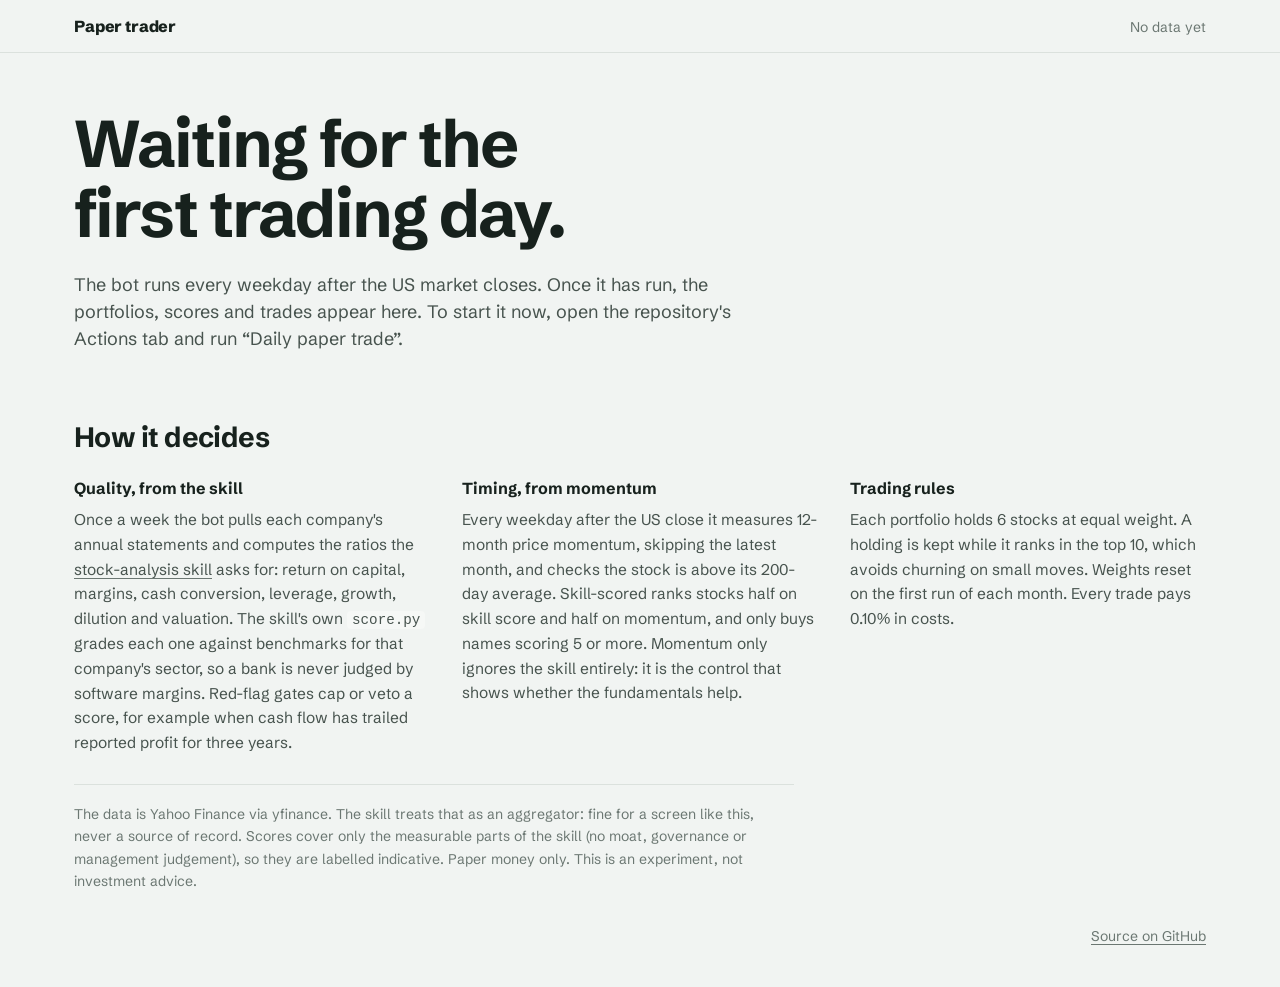
==== docs/index.html @ 5225db73 "Daily paper trader built on the stock-analysis skill Co-Authored-By: Claude Opus 5.5 <noreply@anthro" ====
<!DOCTYPE html>
<html lang="en">
<head>
<meta charset="utf-8">
<meta name="viewport" content="width=device-width, initial-scale=1">
<title>Paper trader: skill-scored vs momentum vs S&amp;P 500</title>
<meta name="description" content="A daily paper-trading experiment: does the stock-analysis skill's fundamental scoring beat plain momentum and the S&P 500?">
<link rel="preconnect" href="https://fonts.googleapis.com">
<link rel="preconnect" href="https://fonts.gstatic.com" crossorigin>
<link href="https://fonts.googleapis.com/css2?family=Schibsted+Grotesk:ital,wght@0,400..900;1,400..700&display=swap" rel="stylesheet">
<link rel="stylesheet" href="style.css">
<link rel="icon" href="data:image/svg+xml,%3Csvg xmlns='http://www.w3.org/2000/svg' viewBox='0 0 32 32'%3E%3Crect width='32' height='32' rx='7' fill='%2317211d'/%3E%3Cpath d='M6 22l6-7 5 4 9-11' stroke='%233987e5' stroke-width='3.2' fill='none' stroke-linecap='round' stroke-linejoin='round'/%3E%3C/svg%3E">
</head>
<body>
<a class="skip" href="#main">Skip to content</a>

<header class="topbar">
  <div class="wrap topbar-inner">
    <span class="wordmark">Paper trader</span>
    <span class="stamp" id="stamp">Loading…</span>
  </div>
</header>

<main id="main" class="wrap">
  <div id="banner" class="banner" hidden></div>

  <section class="hero" aria-labelledby="verdict">
    <h1 id="verdict" class="verdict">Waiting for the first trading day.</h1>
    <p class="lede" id="lede">Three portfolios started with $10,000 each. One picks stocks using the stock-analysis skill's fundamental scores plus momentum, one uses momentum alone, and one just holds the S&amp;P 500.</p>
  </section>

  <section aria-label="Portfolio comparison" class="race">
    <table class="race-table" id="race">
      <thead>
        <tr>
          <th scope="col">Portfolio</th>
          <th scope="col" class="num">Value</th>
          <th scope="col" class="num">Total return</th>
          <th scope="col" class="num">Today</th>
          <th scope="col" class="num hide-sm">Worst drop</th>
          <th scope="col" class="num hide-sm">Volatility</th>
          <th scope="col" class="num hide-sm" title="Return per unit of risk, annualised. Needs 20+ days.">Sharpe</th>
        </tr>
      </thead>
      <tbody></tbody>
    </table>
  </section>

  <section class="panel chart-panel" aria-labelledby="chart-title">
    <div class="panel-head">
      <h2 id="chart-title">Value of $10,000</h2>
      <div class="seg" role="group" aria-label="Time range" id="ranges">
        <button type="button" data-range="21">1M</button>
        <button type="button" data-range="63">3M</button>
        <button type="button" data-range="126">6M</button>
        <button type="button" data-range="0" aria-pressed="true">All</button>
      </div>
    </div>
    <div class="legend" id="legend"></div>
    <div class="chart" id="chart" role="img" aria-label="Portfolio value over time"></div>
    <div class="tooltip" id="tip" role="status" aria-live="polite" hidden></div>
    <details class="table-view">
      <summary>Show as table</summary>
      <div class="scroll"><table id="equity-table"></table></div>
    </details>
  </section>

  <div class="split">
    <section class="panel" aria-labelledby="hold-title">
      <div class="panel-head">
        <h2 id="hold-title">Holdings</h2>
        <div class="seg" role="group" aria-label="Portfolio" id="hold-tabs">
          <button type="button" data-sid="skill" aria-pressed="true">Skill-scored</button>
          <button type="button" data-sid="momentum">Momentum</button>
        </div>
      </div>
      <div class="scroll"><table class="grid" id="holdings"></table></div>
      <p class="foot" id="cash-line"></p>
    </section>

    <section class="panel" aria-labelledby="today-title">
      <div class="panel-head"><h2 id="today-title">What happened today</h2></div>
      <ul class="events" id="today"></ul>
    </section>
  </div>

  <section class="panel" aria-labelledby="board-title">
    <div class="panel-head">
      <div>
        <h2 id="board-title">Scoreboard</h2>
        <p class="sub">Every stock the bot watches, scored against its own sector by the skill. Open a row to see why.</p>
      </div>
      <label class="search"><span class="vh">Filter stocks</span>
        <input type="search" id="filter" placeholder="Filter by ticker, name or sector">
      </label>
    </div>
    <div class="scroll"><table class="grid board" id="board"></table></div>
  </section>

  <section class="panel" aria-labelledby="log-title">
    <div class="panel-head">
      <h2 id="log-title">Trade log</h2>
      <div class="seg" role="group" aria-label="Show trades for" id="log-tabs">
        <button type="button" data-sid="all" aria-pressed="true">Both</button>
        <button type="button" data-sid="Skill-scored">Skill-scored</button>
        <button type="button" data-sid="Momentum only">Momentum</button>
      </div>
    </div>
    <div class="scroll"><table class="grid" id="log"></table></div>
    <button type="button" class="more" id="log-more" hidden>Show more trades</button>
  </section>

  <section class="method" aria-labelledby="how-title">
    <h2 id="how-title">How it decides</h2>
    <div class="method-cols">
      <div>
        <h3>Quality, from the skill</h3>
        <p>Once a week the bot pulls each company's annual statements and computes the ratios the <a id="skill-link" href="https://github.com/alirezarezvani/claude-skills/tree/main/finance/skills/stock-analysis">stock-analysis skill</a> asks for: return on capital, margins, cash conversion, leverage, growth, dilution and valuation. The skill's own <code>score.py</code> grades each one against benchmarks for that company's sector, so a bank is never judged by software margins. Red-flag gates cap or veto a score, for example when cash flow has trailed reported profit for three years.</p>
      </div>
      <div>
        <h3>Timing, from momentum</h3>
        <p>Every weekday after the US close it measures 12-month price momentum, skipping the latest month, and checks the stock is above its 200-day average. Skill-scored ranks stocks half on skill score and half on momentum, and only buys names scoring 5 or more. Momentum only ignores the skill entirely: it is the control that shows whether the fundamentals help.</p>
      </div>
      <div>
        <h3>Trading rules</h3>
        <p id="rules">Each portfolio holds 6 stocks at equal weight. A holding is kept while it ranks in the top 10, which avoids churning on small moves. Weights reset on the first run of each month. Every trade pays 0.10% in costs.</p>
      </div>
    </div>
    <p class="caveat">The data is Yahoo Finance via yfinance. The skill treats that as an aggregator: fine for a screen like this, never a source of record. Scores cover only the measurable parts of the skill (no moat, governance or management judgement), so they are labelled indicative. Paper money only. This is an experiment, not investment advice.</p>
  </section>
</main>

<footer class="wrap footer">
  <span id="gen"></span>
  <a href="https://github.com/gustavwrisberg/stock-trader">Source on GitHub</a>
</footer>

<script src="app.js"></script>
</body>
</html>
---- docs/style.css ----
:root {
  color-scheme: light;
  --bg: #f1f4f2;
  --panel: #ffffff;
  --ink: #17211d;
  --ink-2: #47534e;
  --muted: #6b7772;
  --rule: #dbe1dd;
  --rule-soft: #e9ede9;
  --wash: #f6f8f6;
  --skill: #2a78d6;
  --momentum: #eb6834;
  --spy: #8a938f;
  --gain: #006300;
  --loss: #c22f2f;
  --warn-bg: #fff4dc;
  --warn-ink: #6b4a00;
  --focus: #2a78d6;
  --radius-lg: 14px;
  --radius-sm: 6px;
  --font: "Schibsted Grotesk", system-ui, -apple-system, "Segoe UI", sans-serif;
}
@media (prefers-color-scheme: dark) {
  :root {
    color-scheme: dark;
    --bg: #121915;
    --panel: #1a221e;
    --ink: #eef2ef;
    --ink-2: #c3ccc7;
    --muted: #94a19b;
    --rule: #2e3833;
    --rule-soft: #252e2a;
    --wash: #202924;
    --skill: #3987e5;
    --momentum: #d95926;
    --spy: #9aa39f;
    --gain: #3fbf5a;
    --loss: #ef7272;
    --warn-bg: #3a2f12;
    --warn-ink: #f5d58a;
    --focus: #6da7ec;
  }
}

* { box-sizing: border-box; }
html { -webkit-text-size-adjust: 100%; }
body {
  margin: 0;
  background: var(--bg);
  color: var(--ink);
  font: 400 16px/1.5 var(--font);
}
.num, .tooltip b, .cats, .score b { font-variant-numeric: tabular-nums; }
.nowrap { white-space: nowrap; }
.name { white-space: nowrap; }
a { color: inherit; text-decoration-color: var(--muted); text-underline-offset: 3px; }
a:hover { text-decoration-color: currentColor; }
code { font-size: .92em; background: var(--wash); padding: 1px 5px; border-radius: 4px; }
:focus-visible { outline: 2px solid var(--focus); outline-offset: 2px; border-radius: 4px; }
.vh { position: absolute; width: 1px; height: 1px; overflow: hidden; clip: rect(0 0 0 0); }
.skip { position: absolute; left: -999px; top: 8px; background: var(--panel); padding: 8px 12px; z-index: 10; }
.skip:focus { left: 8px; }

.wrap { max-width: 1180px; margin: 0 auto; padding: 0 24px; }

/* top bar */
.topbar { border-bottom: 1px solid var(--rule); }
.topbar-inner { display: flex; justify-content: space-between; align-items: baseline; gap: 16px; padding-top: 14px; padding-bottom: 14px; }
.wordmark { font-weight: 800; letter-spacing: -.01em; }
.stamp { color: var(--muted); font-size: 14px; text-align: right; }
.stamp .live { display: inline-block; width: 8px; height: 8px; border-radius: 50%; background: var(--gain); margin-right: 6px; vertical-align: 1px; }

.banner { margin: 20px 0 0; padding: 12px 16px; border-radius: var(--radius-sm); background: var(--warn-bg); color: var(--warn-ink); font-size: 15px; }

/* hero: the verdict sentence is the one loud thing on the page */
.hero { padding: 56px 0 28px; }
.verdict {
  font-size: clamp(34px, 5.4vw, 66px);
  line-height: 1.06;
  font-weight: 700;
  letter-spacing: -.028em;
  margin: 0;
  max-width: 19ch;
  text-wrap: balance;
}
.verdict .who { text-decoration: underline; text-decoration-thickness: .085em; text-underline-offset: .12em; text-decoration-skip-ink: none; }
.verdict .who.skill { text-decoration-color: var(--skill); }
.verdict .who.momentum { text-decoration-color: var(--momentum); }
.verdict .who.spy { text-decoration-color: var(--spy); text-decoration-style: dashed; }
.lede { color: var(--ink-2); font-size: 18px; max-width: 62ch; margin: 22px 0 0; }

/* race table */
.race { margin: 8px 0 28px; }
.race-table { width: 100%; border-collapse: collapse; }
.race-table th { font-size: 13px; font-weight: 500; color: var(--muted); text-align: left; padding: 0 12px 8px 0; }
.race-table td { padding: 14px 12px 14px 0; border-top: 1px solid var(--rule); font-size: 17px; }
.race-table td:first-child { font-weight: 600; }
.race-table .key { display: inline-block; width: 22px; height: 0; border-top: 3px solid; vertical-align: middle; margin-right: 10px; border-radius: 2px; }
.race-table .key.spy { border-top-style: dashed; }
.race-table .big { font-size: 22px; font-weight: 650; letter-spacing: -.01em; }
.race-table .lead-badge { margin-left: 8px; font-size: 12px; font-weight: 600; padding: 2px 8px; border-radius: 999px; background: var(--wash); color: var(--ink-2); border: 1px solid var(--rule); vertical-align: 2px; }
.num { text-align: right !important; }
.race-table th.num, .race-table td.num, .grid th.num, .grid td.num, .table-view th.num, .table-view td.num { padding-left: 18px; padding-right: 0; }
.grid td.num + td, .grid th.num + th { padding-left: 24px; }
.up { color: var(--gain); }
.down { color: var(--loss); }

/* panels */
.panel { background: var(--panel); border: 1px solid var(--rule); border-radius: var(--radius-lg); padding: 22px 24px 20px; margin: 0 0 20px; position: relative; }
.panel-head { display: flex; justify-content: space-between; align-items: flex-start; gap: 16px; flex-wrap: wrap; margin-bottom: 14px; }
h2 { font-size: 21px; font-weight: 700; letter-spacing: -.01em; margin: 0; }
h3 { font-size: 16px; font-weight: 700; margin: 0 0 8px; }
.sub { color: var(--muted); margin: 4px 0 0; font-size: 15px; max-width: 60ch; }
.foot { color: var(--muted); font-size: 14px; margin: 12px 0 0; }

.seg { display: inline-flex; background: var(--wash); border: 1px solid var(--rule); border-radius: 999px; padding: 3px; }
.seg button { font: 500 14px var(--font); color: var(--ink-2); background: none; border: 0; border-radius: 999px; padding: 5px 12px; cursor: pointer; }
.seg button[aria-pressed="true"] { background: var(--panel); color: var(--ink); font-weight: 650; box-shadow: 0 0 0 1px var(--rule); }

/* chart */
.legend { display: flex; gap: 20px; flex-wrap: wrap; font-size: 14px; color: var(--ink-2); margin: -4px 0 6px; }
.legend span::before { content: ""; display: inline-block; width: 18px; border-top: 2px solid var(--c); margin-right: 8px; vertical-align: middle; }
.legend span.dash::before { border-top-style: dashed; }
.chart { height: 340px; position: relative; touch-action: pan-y; }
.chart svg { display: block; width: 100%; height: 100%; overflow: visible; }
.chart .grid-line { stroke: var(--rule-soft); stroke-width: 1; }
.chart .axis-text { fill: var(--muted); font-size: 12px; font-family: var(--font); }
.chart .end-label { font-size: 12.5px; font-weight: 600; font-family: var(--font); fill: var(--ink-2); }
.chart .start-line { stroke: var(--muted); stroke-width: 1; stroke-dasharray: 2 3; }
.chart .cross { stroke: var(--ink-2); stroke-width: 1; }
.tooltip { position: absolute; pointer-events: none; background: var(--panel); border: 1px solid var(--rule); border-radius: 10px; padding: 9px 12px; font-size: 13px; box-shadow: 0 6px 20px rgba(20, 35, 30, .12); min-width: 170px; z-index: 3; }
.tooltip .d { color: var(--muted); margin-bottom: 4px; }
.tooltip .row { display: flex; align-items: center; gap: 8px; justify-content: space-between; }
.tooltip .row b { font-weight: 650; }
.tooltip .row i { display: inline-block; width: 12px; border-top: 2px solid var(--c); margin-right: 6px; vertical-align: middle; }
.tooltip .row i.dash { border-top-style: dashed; }
.tooltip .row span { color: var(--ink-2); }
.table-view { margin-top: 10px; font-size: 14px; color: var(--muted); }
.table-view summary { cursor: pointer; }
.table-view table { margin-top: 8px; }

/* split */
.split { display: grid; grid-template-columns: 1.35fr 1fr; gap: 20px; }
.split .panel { margin-bottom: 20px; }

/* tables */
.scroll { overflow-x: auto; -webkit-overflow-scrolling: touch; }
.grid, .table-view table { width: 100%; border-collapse: collapse; font-size: 15px; }
.grid th, .table-view th { font-size: 13px; font-weight: 500; color: var(--muted); text-align: left; padding: 6px 10px 8px 0; white-space: nowrap; border-bottom: 1px solid var(--rule); }
.grid td, .table-view td { padding: 10px 10px 10px 0; border-bottom: 1px solid var(--rule-soft); vertical-align: middle; }
.grid tr:last-child td { border-bottom: 0; }
.tick { font-weight: 700; }
.name { color: var(--muted); font-size: 13.5px; display: block; line-height: 1.3; }
.empty { color: var(--muted); padding: 18px 0; }

/* score bar: one ink, length = score out of 10 */
.score { display: flex; align-items: center; gap: 10px; min-width: 150px; }
.score .bar { flex: 0 0 72px; height: 8px; background: var(--rule-soft); border-radius: 4px; overflow: hidden; }
.score .bar i { display: block; height: 100%; background: var(--ink-2); border-radius: 0 4px 4px 0; }
.score .bar i.capped { background: repeating-linear-gradient(135deg, var(--ink-2) 0 3px, transparent 3px 6px); }
.score b { font-weight: 650; min-width: 2.2em; }
.grade { color: var(--muted); font-size: 13.5px; }

.pill { display: inline-block; font-size: 12.5px; padding: 2px 9px; border-radius: 999px; border: 1px solid var(--rule); color: var(--ink-2); white-space: nowrap; margin: 1px 4px 1px 0; }
.pill.skill { border-color: var(--skill); }
.pill.momentum { border-color: var(--momentum); }
.pill.skill::before, .pill.momentum::before { content: ""; display: inline-block; width: 7px; height: 7px; border-radius: 50%; margin-right: 6px; vertical-align: 1px; }
.pill.skill::before { background: var(--skill); }
.pill.momentum::before { background: var(--momentum); }
.pill.flag { background: var(--warn-bg); color: var(--warn-ink); border-color: transparent; }
.out { color: var(--muted); font-size: 13.5px; }

/* scoreboard rows */
.board tbody tr.row { cursor: pointer; }
.board tbody tr.row:hover td { background: var(--wash); }
.board tbody tr.row td:first-child { padding-left: 4px; }
.board .chev { display: inline-block; width: 14px; color: var(--muted); transition: transform .15s; }
.board tr.row[aria-expanded="true"] .chev { transform: rotate(90deg); }
.board th button { font: inherit; color: inherit; background: none; border: 0; padding: 0; cursor: pointer; }
.board th button[aria-sort]::after { content: " ↓"; }
.board th button[aria-sort="ascending"]::after { content: " ↑"; }
.board tr.detail td { background: var(--wash); padding: 18px 20px; }
.detail-grid { display: grid; grid-template-columns: 260px 1fr; gap: 28px; }
.cats { list-style: none; margin: 0; padding: 0; }
.cats li { display: grid; grid-template-columns: 1fr 70px 30px; align-items: center; gap: 8px; font-size: 14px; padding: 3px 0; }
.cats .bar { height: 6px; background: var(--rule); border-radius: 3px; overflow: hidden; }
.cats .bar i { display: block; height: 100%; background: var(--skill); }
.cats .na { color: var(--muted); }
.metrics { width: 100%; border-collapse: collapse; font-size: 13.5px; }
.board .metrics th { text-align: left; color: var(--muted); font-weight: 500; font-size: 13px; padding: 0 0 6px 16px; border-bottom: 1px solid var(--rule); white-space: normal; }
.board .metrics td { padding: 5px 0 5px 16px; border-bottom: 1px solid var(--rule); background: none; }
.board .metrics th:first-child, .board .metrics td:first-child { padding-left: 0; }
.detail h4 { margin: 0 0 8px; font-size: 14px; }
.detail p { margin: 10px 0 0; font-size: 13.5px; color: var(--ink-2); max-width: 70ch; }
.gate { margin: 0 0 12px; padding: 10px 12px; border-radius: var(--radius-sm); background: var(--warn-bg); color: var(--warn-ink); font-size: 13.5px; }

.search input { font: 15px var(--font); color: var(--ink); background: var(--wash); border: 1px solid var(--rule); border-radius: 999px; padding: 8px 14px; width: 280px; max-width: 100%; }

/* today */
.events { list-style: none; margin: 0; padding: 0; }
.events li { padding: 10px 0; border-bottom: 1px solid var(--rule-soft); font-size: 15px; }
.events li:last-child { border-bottom: 0; }
.events .what { font-weight: 600; }
.events .why { color: var(--muted); font-size: 14px; display: block; }
.events .alert .what::before { content: "⚠ "; color: var(--warn-ink); }

.more { margin-top: 12px; font: 500 14px var(--font); background: none; border: 1px solid var(--rule); border-radius: 999px; padding: 7px 16px; color: var(--ink); cursor: pointer; }
.buy { color: var(--gain); font-weight: 650; }
.sell { color: var(--loss); font-weight: 650; }

/* method */
.method { padding: 36px 0 10px; }
.method h2 { font-size: 28px; letter-spacing: -.02em; margin-bottom: 18px; }
.method-cols { display: grid; grid-template-columns: repeat(3, 1fr); gap: 32px; }
.method p { color: var(--ink-2); margin: 0; font-size: 15.5px; line-height: 1.6; }
.method .caveat { margin-top: 28px; padding-top: 18px; border-top: 1px solid var(--rule); color: var(--muted); font-size: 14px; max-width: 80ch; }

.footer { display: flex; justify-content: space-between; gap: 16px; padding-top: 24px; padding-bottom: 40px; color: var(--muted); font-size: 14px; }

@media (max-width: 900px) {
  .split { grid-template-columns: 1fr; }
  .method-cols { grid-template-columns: 1fr; gap: 22px; }
  .detail-grid { grid-template-columns: 1fr; }
}
@media (max-width: 640px) {
  .wrap { padding: 0 16px; }
  .hero { padding: 36px 0 18px; }
  .lede { font-size: 16.5px; }
  .hide-sm { display: none; }
  .panel { padding: 18px 16px; border-radius: 12px; }
  .chart { height: 260px; }
  .race-table .big { font-size: 18px; }
  .race-table td { font-size: 15px; }
  .search input { width: 100%; }
  .search { width: 100%; }
}
@media (prefers-reduced-motion: reduce) { * { transition: none !important; } }
.split > * { min-width: 0; }
@media (max-width: 640px) {
  .race-table th.num, .race-table td.num { padding-left: 10px; }
  .race-table .key { width: 14px; margin-right: 7px; }
  .race-table .lead-badge { display: none; }
}
@media (max-width: 640px) { .score .grade { display: none; } .score { min-width: 0; } }
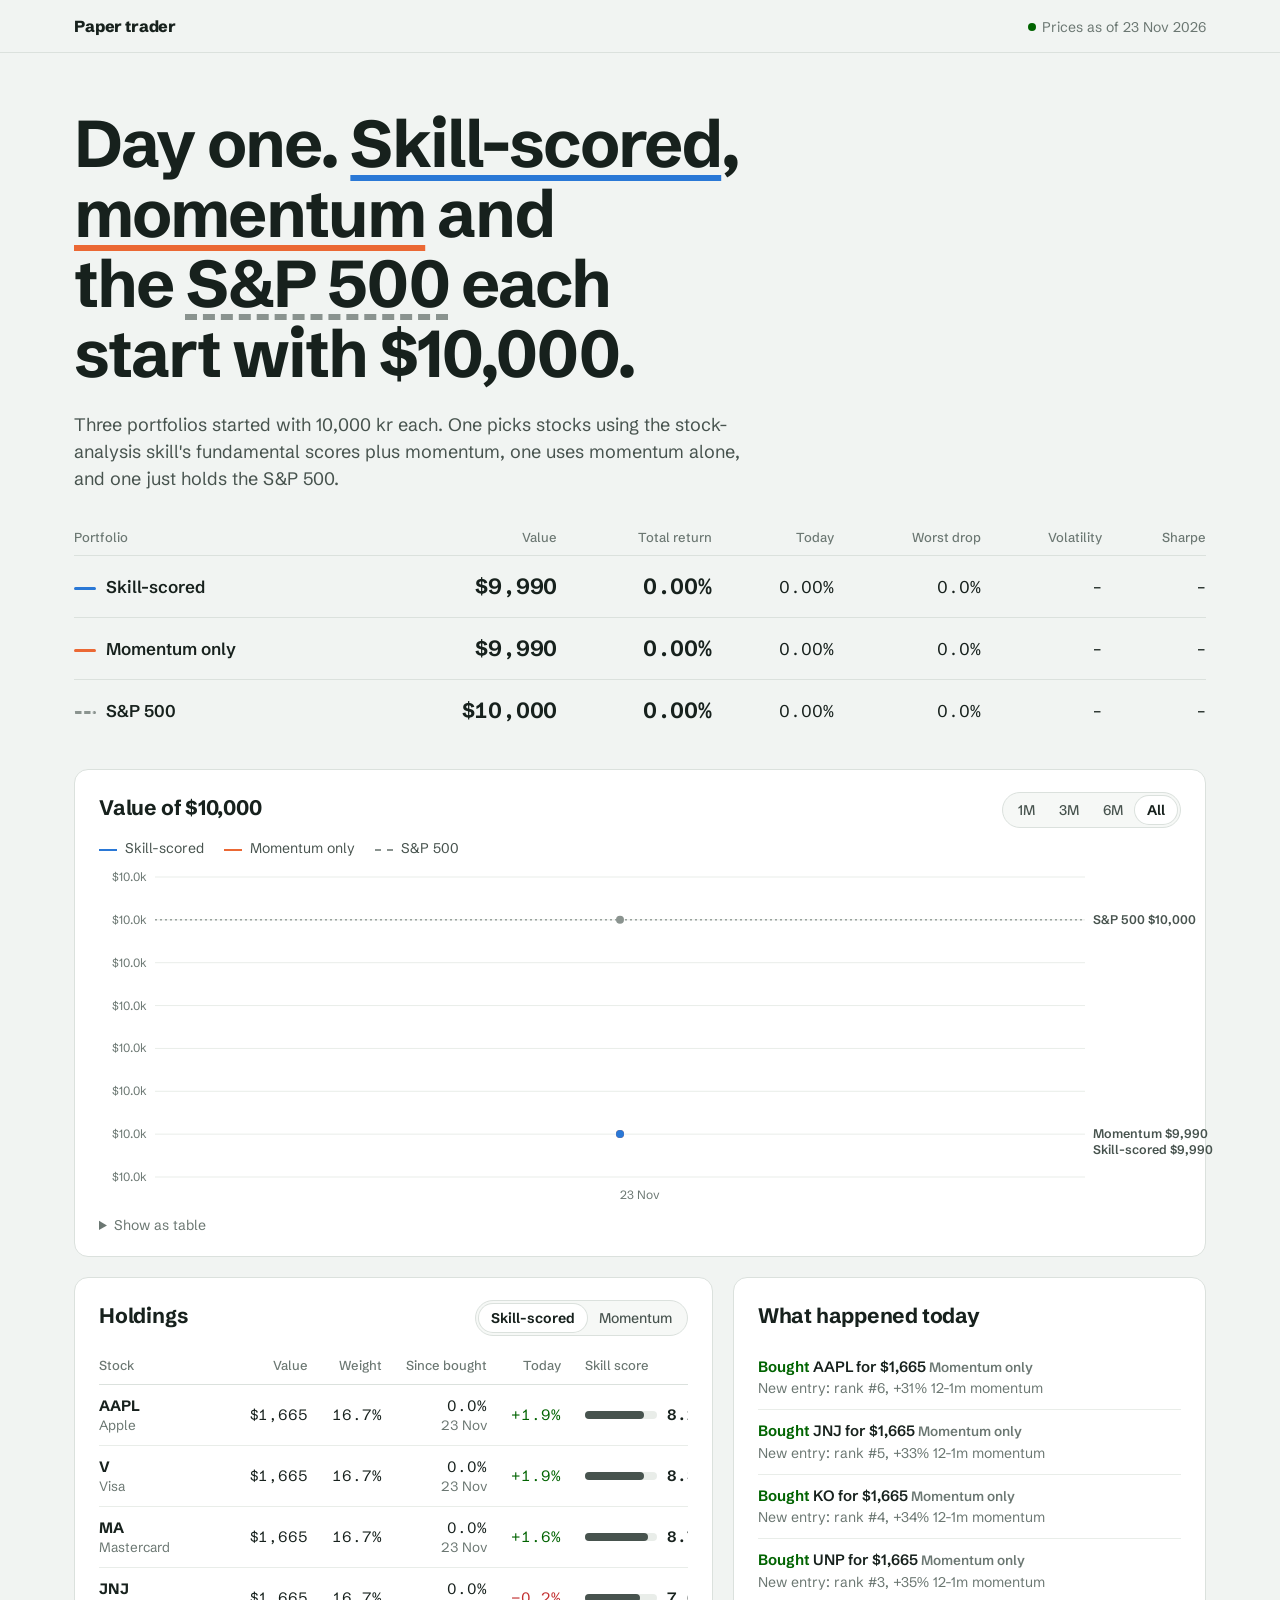
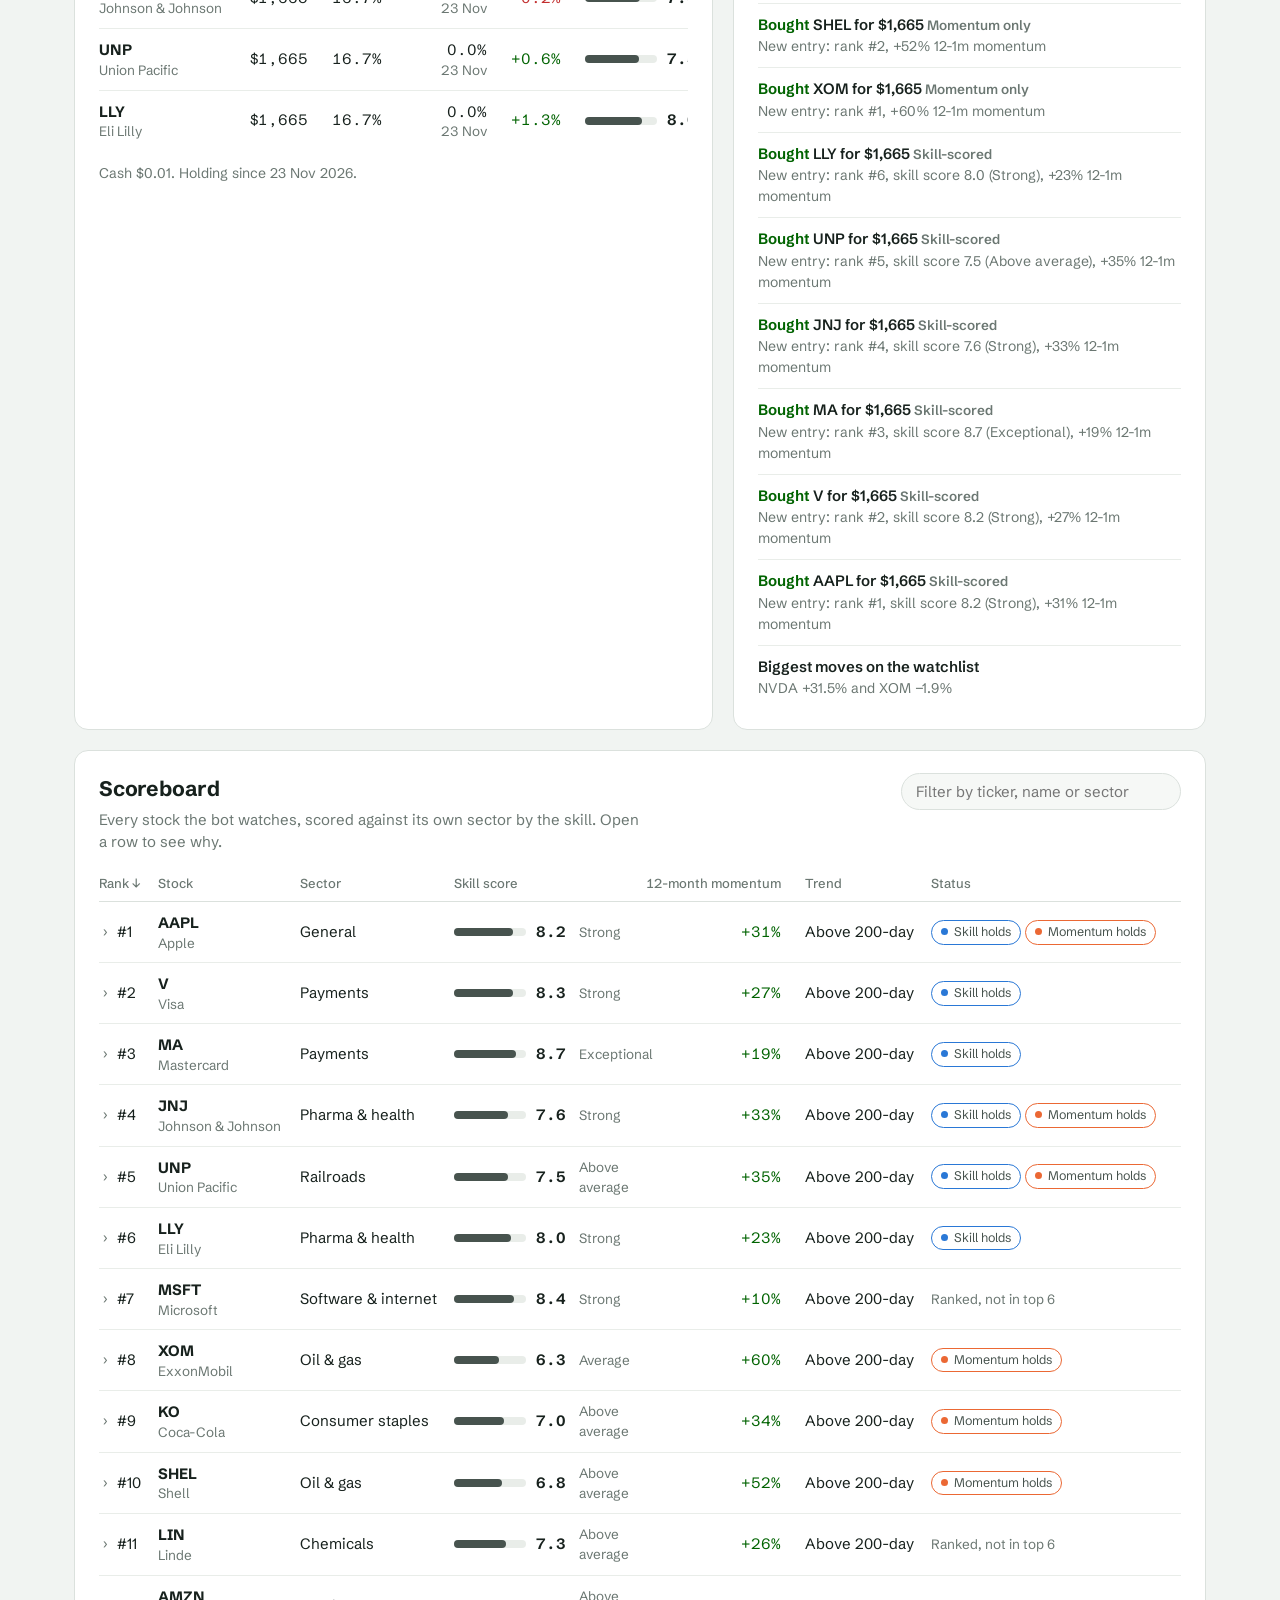
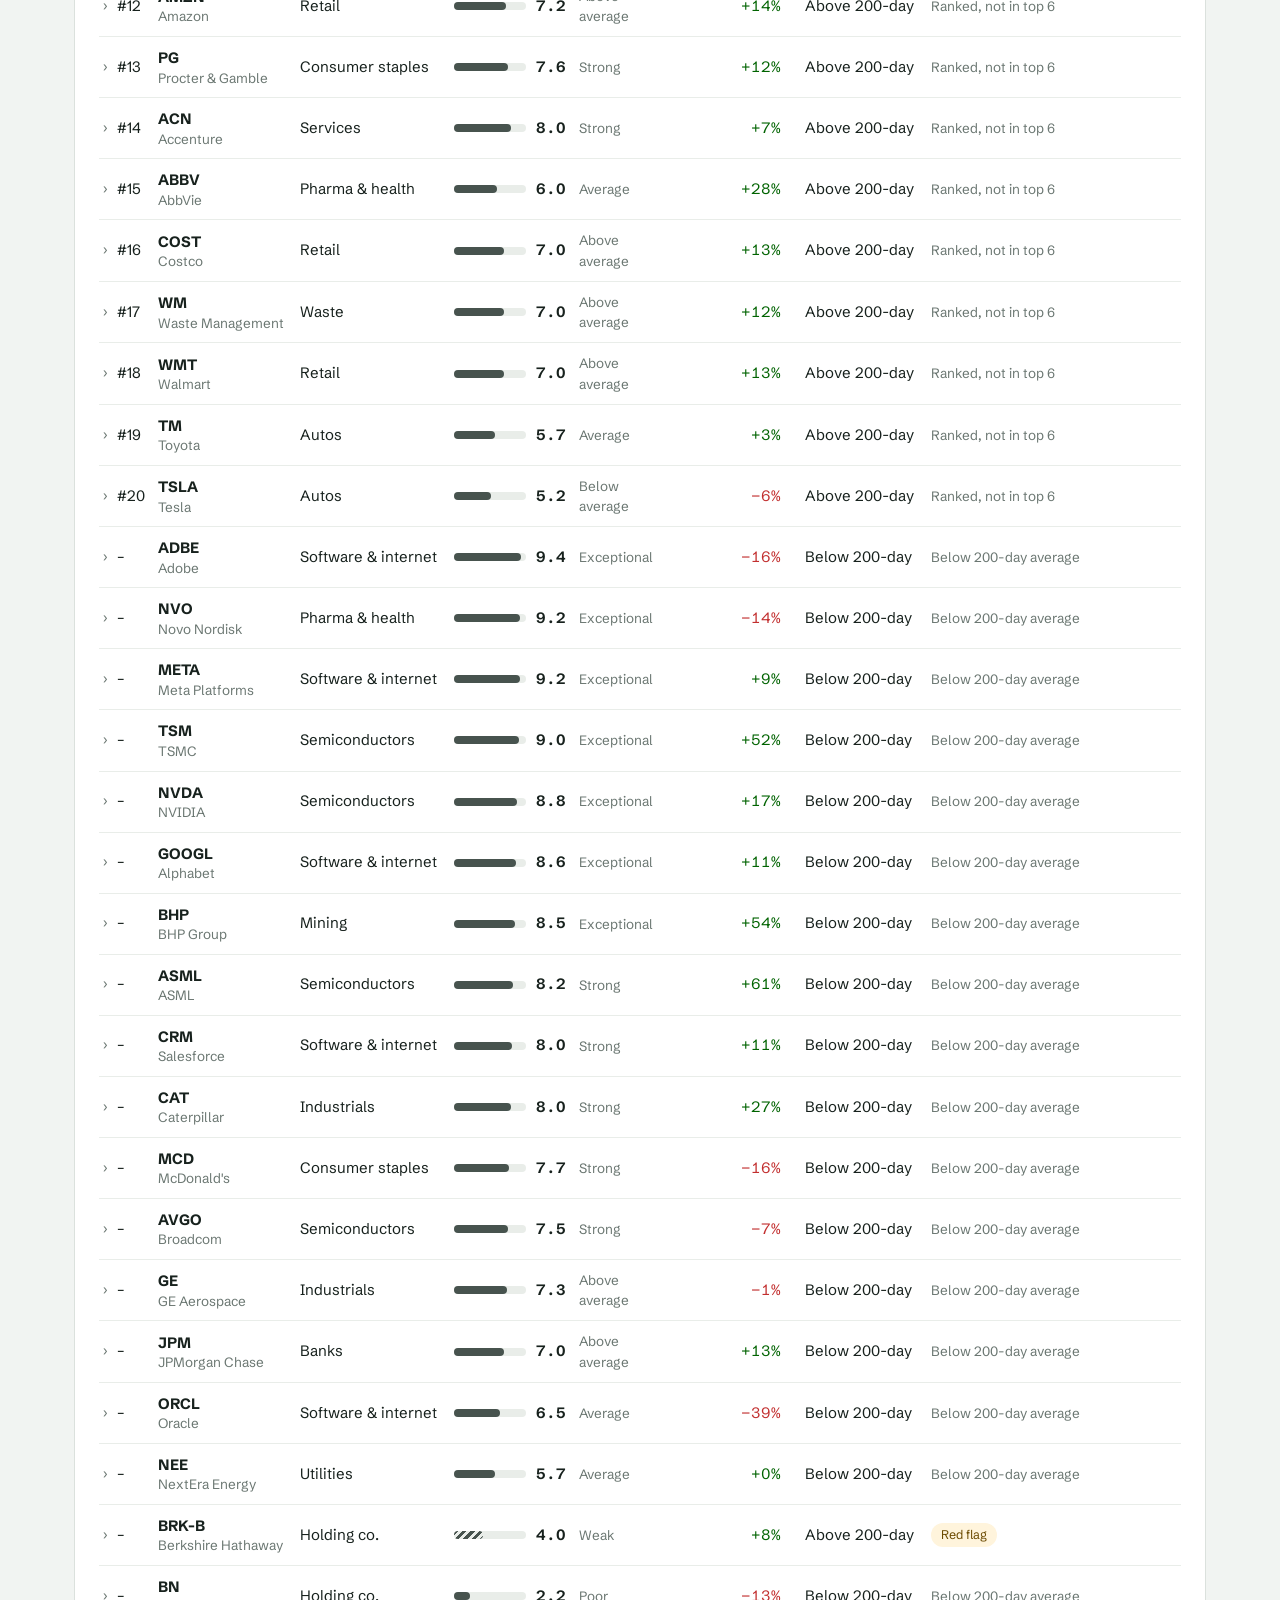
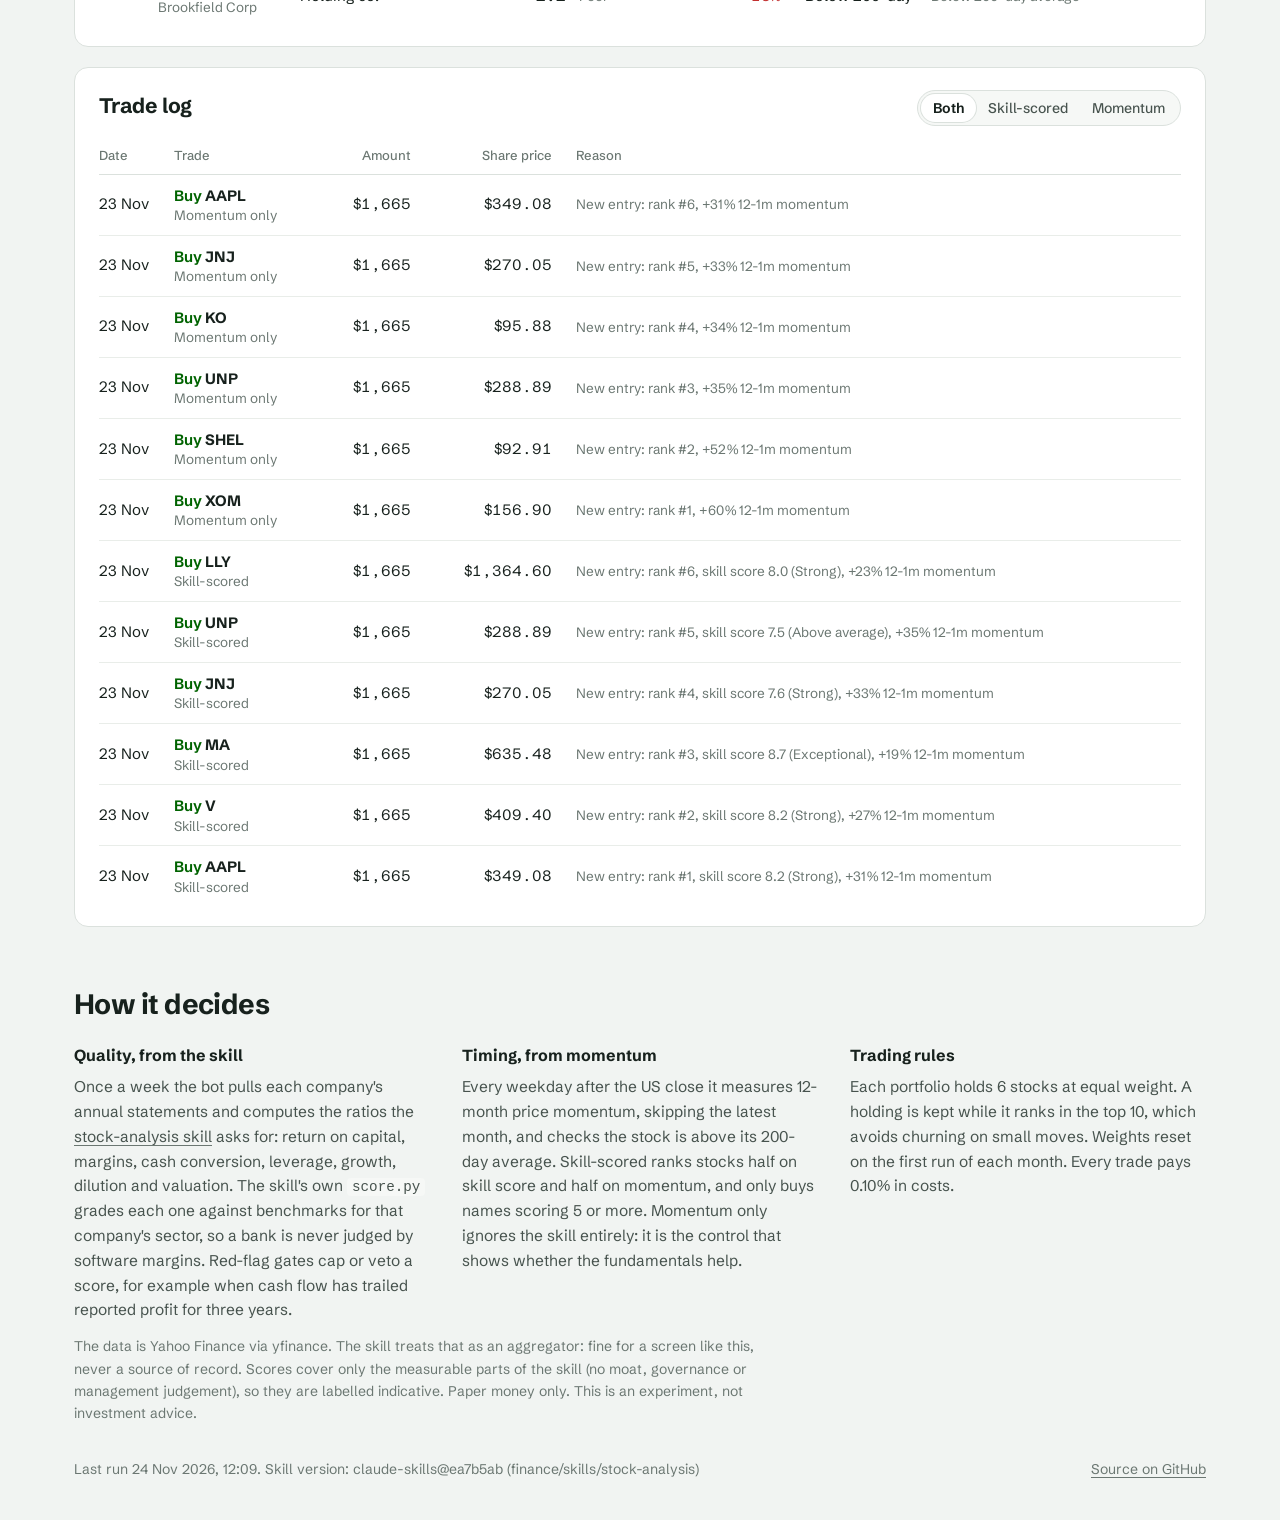
==== commit 76bf769b: "Trade in Danish kroner: start each portfolio at 10,000 kr Converts at the daily USD/DKK rate so curr" ====
--- a/docs/index.html
+++ b/docs/index.html
@@ -26,7 +26,7 @@
 
   <section class="hero" aria-labelledby="verdict">
     <h1 id="verdict" class="verdict">Waiting for the first trading day.</h1>
-    <p class="lede" id="lede">Three portfolios started with $10,000 each. One picks stocks using the stock-analysis skill's fundamental scores plus momentum, one uses momentum alone, and one just holds the S&amp;P 500.</p>
+    <p class="lede" id="lede">Three portfolios started with 10,000 kr each. One picks stocks using the stock-analysis skill's fundamental scores plus momentum, one uses momentum alone, and one just holds the S&amp;P 500.</p>
   </section>
 
   <section aria-label="Portfolio comparison" class="race">
@@ -48,7 +48,7 @@
 
   <section class="panel chart-panel" aria-labelledby="chart-title">
     <div class="panel-head">
-      <h2 id="chart-title">Value of $10,000</h2>
+      <h2 id="chart-title">Value over time</h2>
       <div class="seg" role="group" aria-label="Time range" id="ranges">
         <button type="button" data-range="21">1M</button>
         <button type="button" data-range="63">3M</button>
@@ -126,6 +126,7 @@
         <p id="rules">Each portfolio holds 6 stocks at equal weight. A holding is kept while it ranks in the top 10, which avoids churning on small moves. Weights reset on the first run of each month. Every trade pays 0.10% in costs.</p>
       </div>
     </div>
+    <p class="caveat" id="fx-note" hidden></p>
     <p class="caveat">The data is Yahoo Finance via yfinance. The skill treats that as an aggregator: fine for a screen like this, never a source of record. Scores cover only the measurable parts of the skill (no moat, governance or management judgement), so they are labelled indicative. Paper money only. This is an experiment, not investment advice.</p>
   </section>
 </main>
--- a/docs/style.css
+++ b/docs/style.css
@@ -213,6 +213,7 @@
 .method h2 { font-size: 28px; letter-spacing: -.02em; margin-bottom: 18px; }
 .method-cols { display: grid; grid-template-columns: repeat(3, 1fr); gap: 32px; }
 .method p { color: var(--ink-2); margin: 0; font-size: 15.5px; line-height: 1.6; }
+.method .caveat + .caveat { margin-top: 12px; border-top: 0; padding-top: 0; }
 .method .caveat { margin-top: 28px; padding-top: 18px; border-top: 1px solid var(--rule); color: var(--muted); font-size: 14px; max-width: 80ch; }
 
 .footer { display: flex; justify-content: space-between; gap: 16px; padding-top: 24px; padding-bottom: 40px; color: var(--muted); font-size: 14px; }
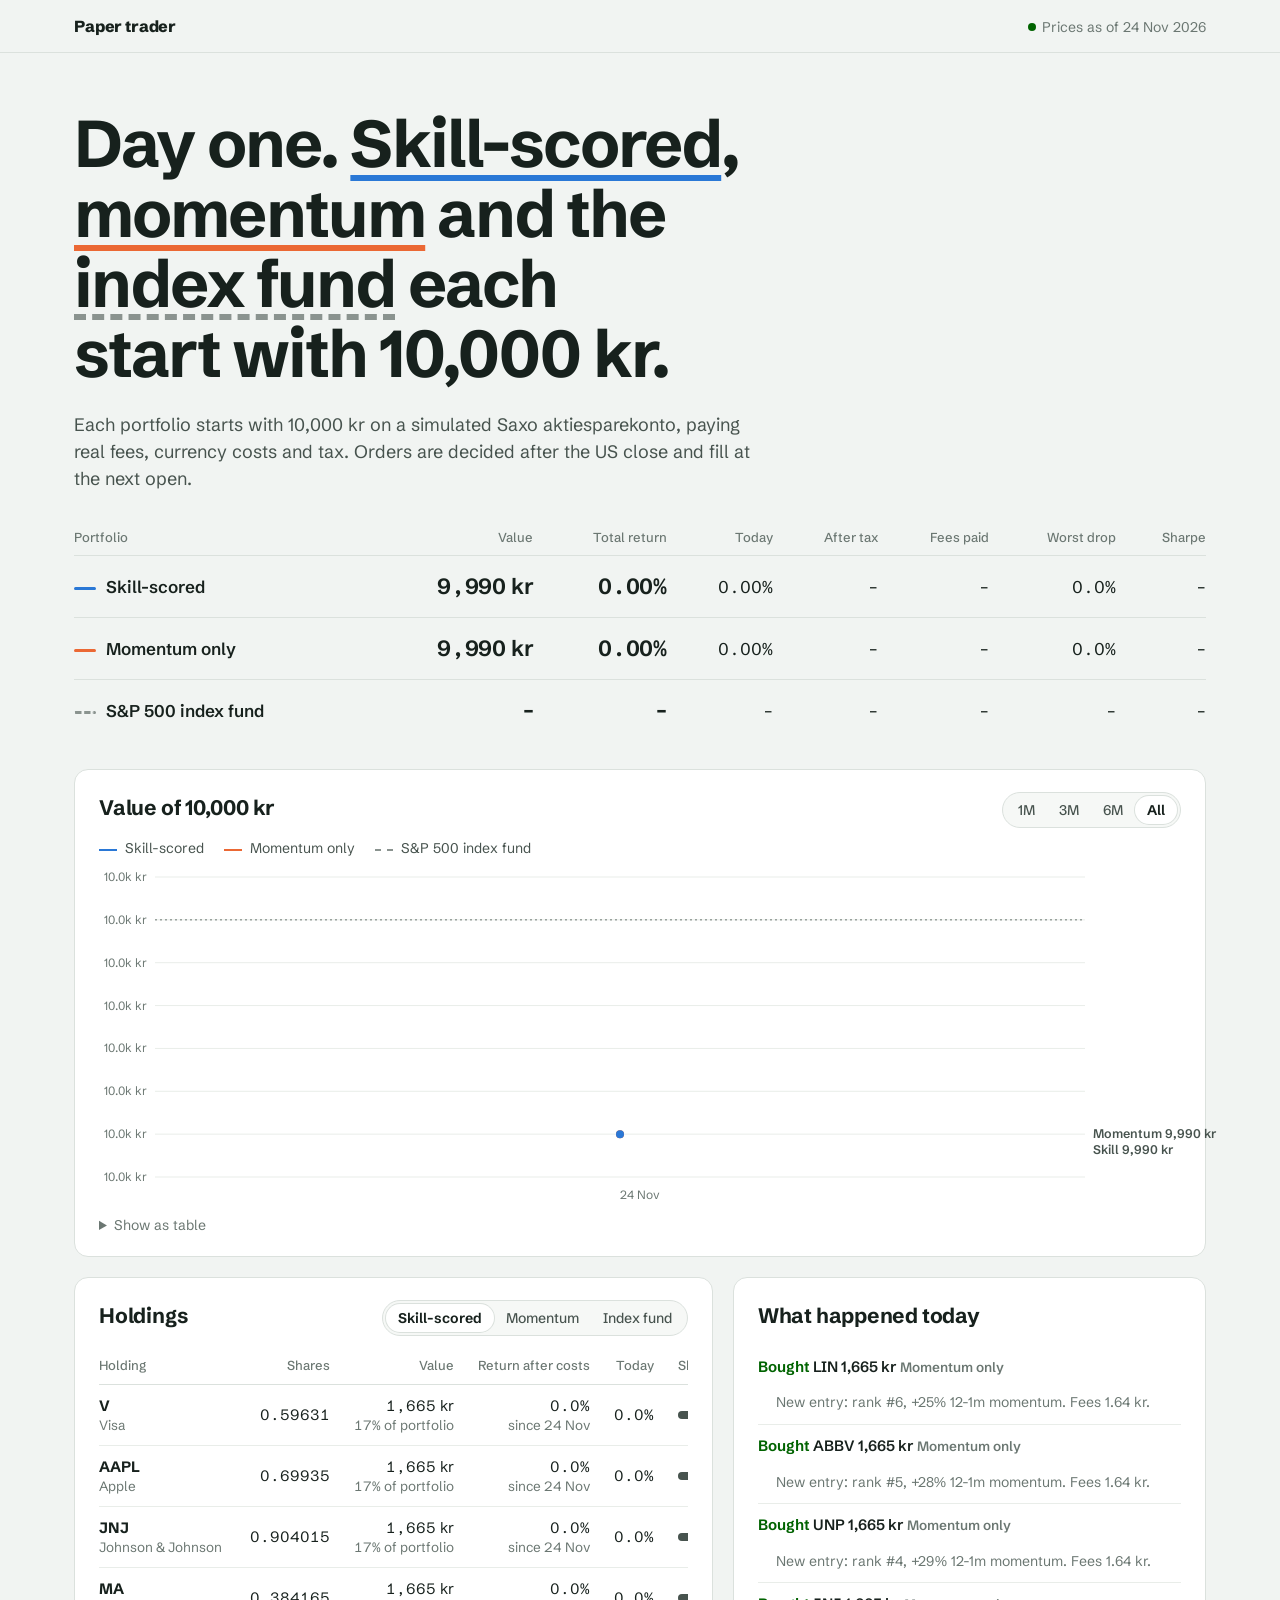
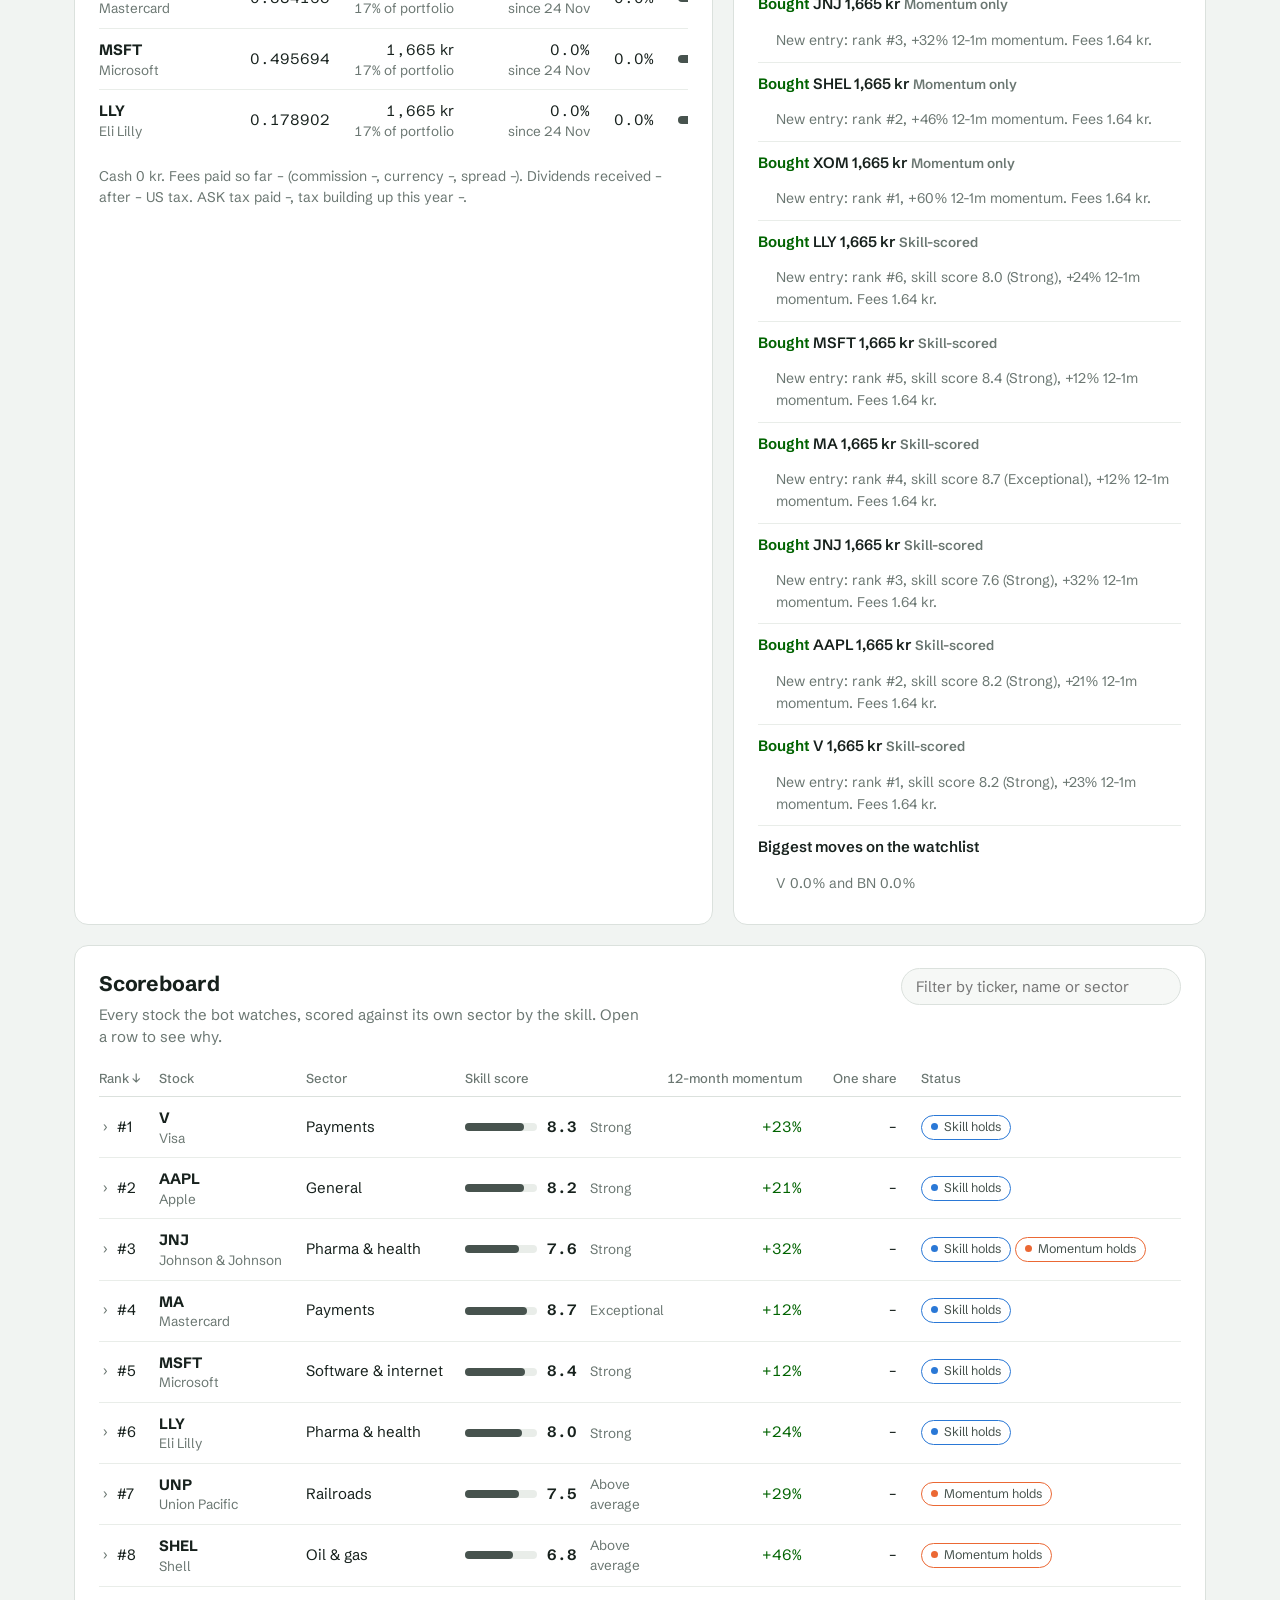
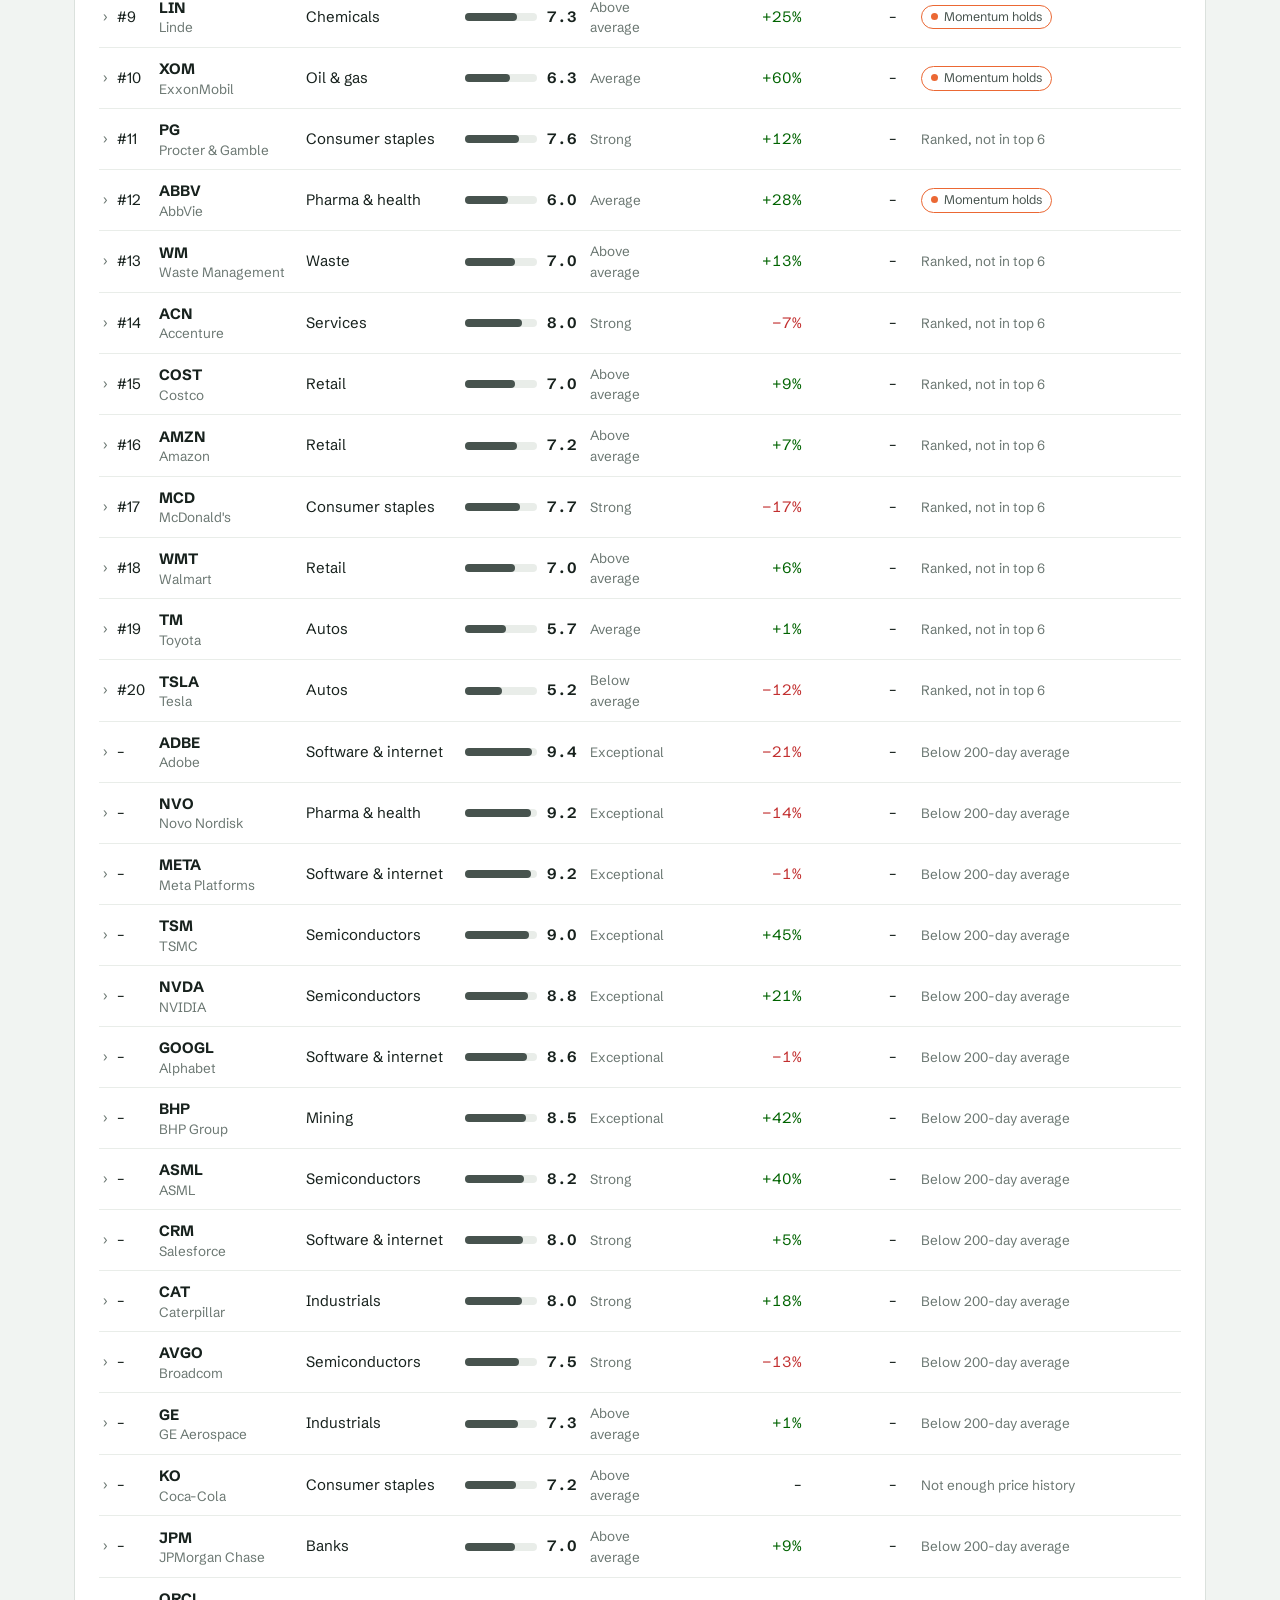
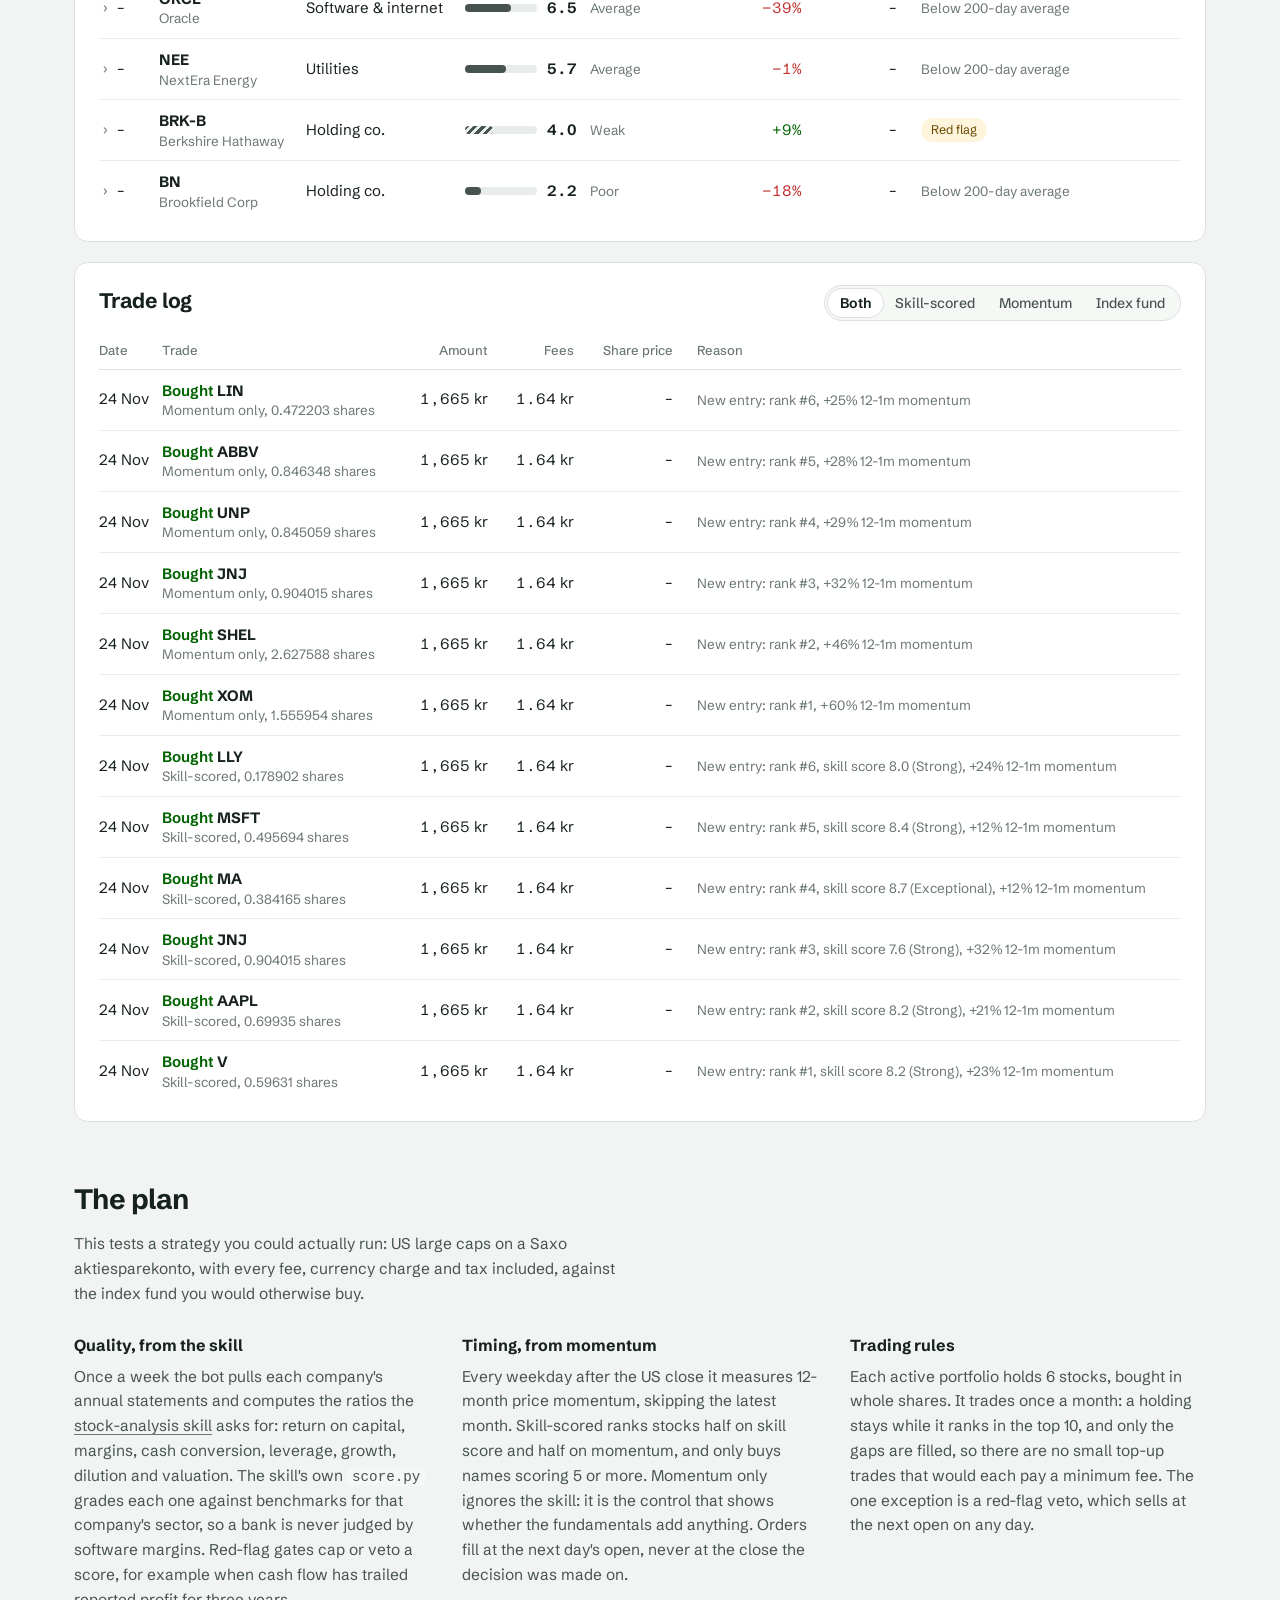
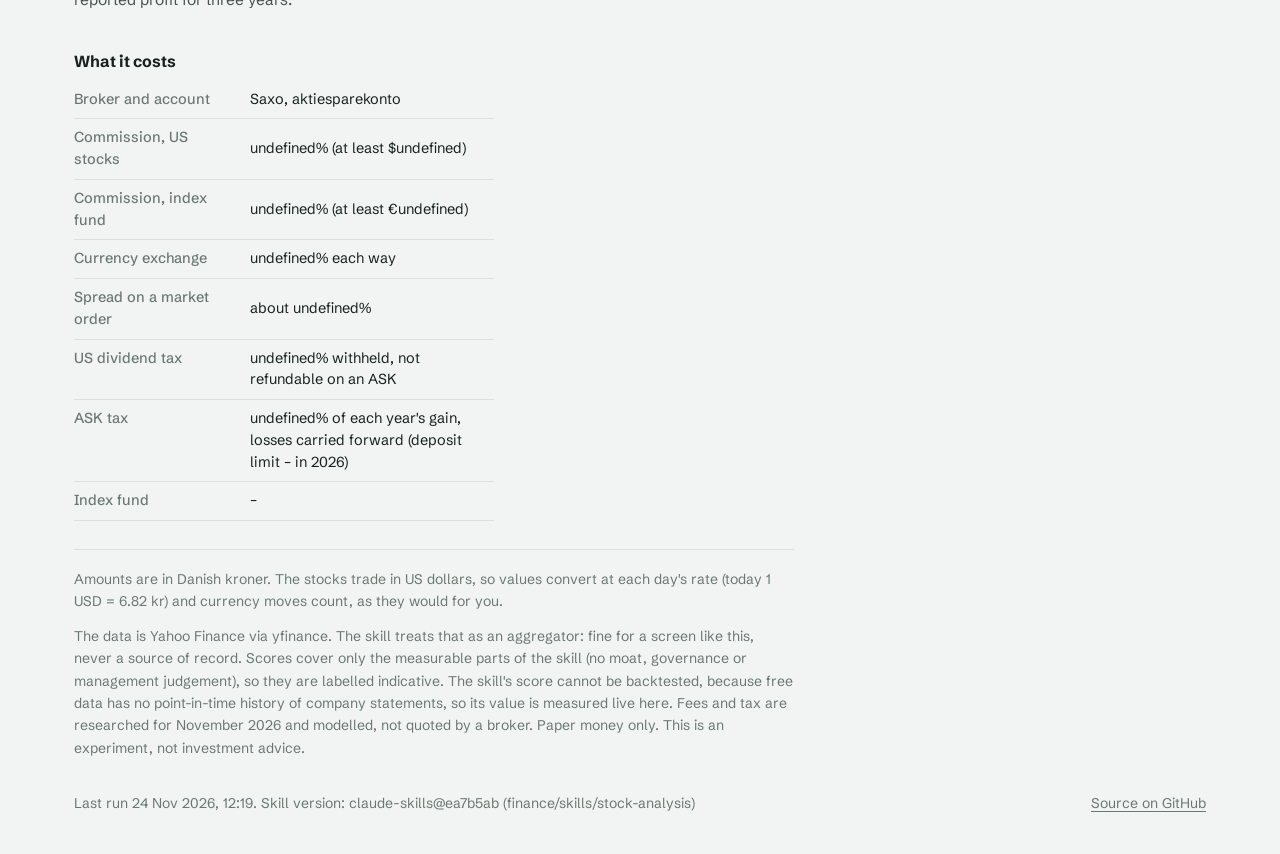
==== commit e6af8fb9: "Model a real Saxo aktiesparekonto and quarterly strategy chosen by backtest - Saxo commissions, 0.25" ====
--- a/docs/index.html
+++ b/docs/index.html
@@ -26,7 +26,7 @@
 
   <section class="hero" aria-labelledby="verdict">
     <h1 id="verdict" class="verdict">Waiting for the first trading day.</h1>
-    <p class="lede" id="lede">Three portfolios started with 10,000 kr each. One picks stocks using the stock-analysis skill's fundamental scores plus momentum, one uses momentum alone, and one just holds the S&amp;P 500.</p>
+    <p class="lede" id="lede">Three portfolios start with 10,000 kr each on a simulated Saxo aktiesparekonto. One picks stocks with the stock-analysis skill's fundamental scores plus momentum, one uses momentum alone, and one just holds an S&amp;P 500 index fund.</p>
   </section>
 
   <section aria-label="Portfolio comparison" class="race">
@@ -37,8 +37,9 @@
           <th scope="col" class="num">Value</th>
           <th scope="col" class="num">Total return</th>
           <th scope="col" class="num">Today</th>
+          <th scope="col" class="num hide-sm" title="Value minus the 17% ASK tax building up on this year's gain">After tax</th>
+          <th scope="col" class="num hide-sm">Fees paid</th>
           <th scope="col" class="num hide-sm">Worst drop</th>
-          <th scope="col" class="num hide-sm">Volatility</th>
           <th scope="col" class="num hide-sm" title="Return per unit of risk, annualised. Needs 20+ days.">Sharpe</th>
         </tr>
       </thead>
@@ -72,9 +73,11 @@
         <div class="seg" role="group" aria-label="Portfolio" id="hold-tabs">
           <button type="button" data-sid="skill" aria-pressed="true">Skill-scored</button>
           <button type="button" data-sid="momentum">Momentum</button>
+          <button type="button" data-sid="index">Index fund</button>
         </div>
       </div>
       <div class="scroll"><table class="grid" id="holdings"></table></div>
+      <div id="pending" class="pending"></div>
       <p class="foot" id="cash-line"></p>
     </section>
 
@@ -104,6 +107,7 @@
         <button type="button" data-sid="all" aria-pressed="true">Both</button>
         <button type="button" data-sid="Skill-scored">Skill-scored</button>
         <button type="button" data-sid="Momentum only">Momentum</button>
+        <button type="button" data-sid="S&amp;P 500 index fund">Index fund</button>
       </div>
     </div>
     <div class="scroll"><table class="grid" id="log"></table></div>
@@ -111,7 +115,8 @@
   </section>
 
   <section class="method" aria-labelledby="how-title">
-    <h2 id="how-title">How it decides</h2>
+    <h2 id="how-title">The plan</h2>
+    <p class="plan-lede">This tests a strategy you could actually run: US large caps on a Saxo aktiesparekonto, with every fee, currency charge and tax included, against the index fund you would otherwise buy.</p>
     <div class="method-cols">
       <div>
         <h3>Quality, from the skill</h3>
@@ -119,15 +124,29 @@
       </div>
       <div>
         <h3>Timing, from momentum</h3>
-        <p>Every weekday after the US close it measures 12-month price momentum, skipping the latest month, and checks the stock is above its 200-day average. Skill-scored ranks stocks half on skill score and half on momentum, and only buys names scoring 5 or more. Momentum only ignores the skill entirely: it is the control that shows whether the fundamentals help.</p>
+        <p>Every weekday after the US close it measures 12-month price momentum, skipping the latest month. Skill-scored ranks stocks half on skill score and half on momentum, and only buys names scoring 5 or more. Momentum only ignores the skill: it is the control that shows whether the fundamentals add anything. Orders fill at the next day's open, never at the close the decision was made on.</p>
       </div>
       <div>
         <h3>Trading rules</h3>
-        <p id="rules">Each portfolio holds 6 stocks at equal weight. A holding is kept while it ranks in the top 10, which avoids churning on small moves. Weights reset on the first run of each month. Every trade pays 0.10% in costs.</p>
+        <p id="rules"></p>
       </div>
     </div>
+
+    <div class="plan-grid">
+      <div>
+        <h3>What it costs</h3>
+        <table class="kv" id="cost-table"></table>
+      </div>
+      <div id="research" hidden>
+        <h3>Why these settings</h3>
+        <p class="sub" id="research-intro"></p>
+        <div class="scroll"><table class="grid research" id="research-table"></table></div>
+        <ul class="why" id="research-why"></ul>
+      </div>
+    </div>
+
     <p class="caveat" id="fx-note" hidden></p>
-    <p class="caveat">The data is Yahoo Finance via yfinance. The skill treats that as an aggregator: fine for a screen like this, never a source of record. Scores cover only the measurable parts of the skill (no moat, governance or management judgement), so they are labelled indicative. Paper money only. This is an experiment, not investment advice.</p>
+    <p class="caveat">The data is Yahoo Finance via yfinance. The skill treats that as an aggregator: fine for a screen like this, never a source of record. Scores cover only the measurable parts of the skill (no moat, governance or management judgement), so they are labelled indicative. The skill's score cannot be backtested, because free data has no point-in-time history of company statements, so its value is measured live here. Fees and tax are researched for November 2026 and modelled, not quoted by a broker. Paper money only. This is an experiment, not investment advice.</p>
   </section>
 </main>
 
--- a/docs/style.css
+++ b/docs/style.css
@@ -243,3 +243,19 @@
   .race-table .lead-badge { display: none; }
 }
 @media (max-width: 640px) { .score .grade { display: none; } .score { min-width: 0; } }
+
+/* plan section */
+.plan-lede { font-size: 18px; color: var(--ink-2); max-width: 62ch; margin: -6px 0 26px !important; }
+.plan-grid { display: grid; grid-template-columns: 1fr 1.6fr; gap: 40px; margin-top: 36px; }
+.kv { width: 100%; border-collapse: collapse; font-size: 14.5px; }
+.kv th { text-align: left; font-weight: 500; color: var(--muted); padding: 8px 14px 8px 0; vertical-align: top; width: 42%; border-bottom: 1px solid var(--rule); }
+.kv td { padding: 8px 0; border-bottom: 1px solid var(--rule); color: var(--ink); }
+.research td:first-child { max-width: 300px; }
+.research tr.chosen td { font-weight: 650; background: var(--wash); }
+.why { margin: 14px 0 0; padding-left: 18px; color: var(--ink-2); font-size: 14.5px; line-height: 1.55; }
+.why li { margin: 4px 0; }
+.pending { margin-top: 16px; }
+.pending h3 { font-size: 15px; margin: 0 0 4px; }
+@media (max-width: 900px) { .plan-grid { grid-template-columns: 1fr; gap: 28px; } }
+#holdings .score .grade { display: none; }
+#holdings .score { min-width: 0; }
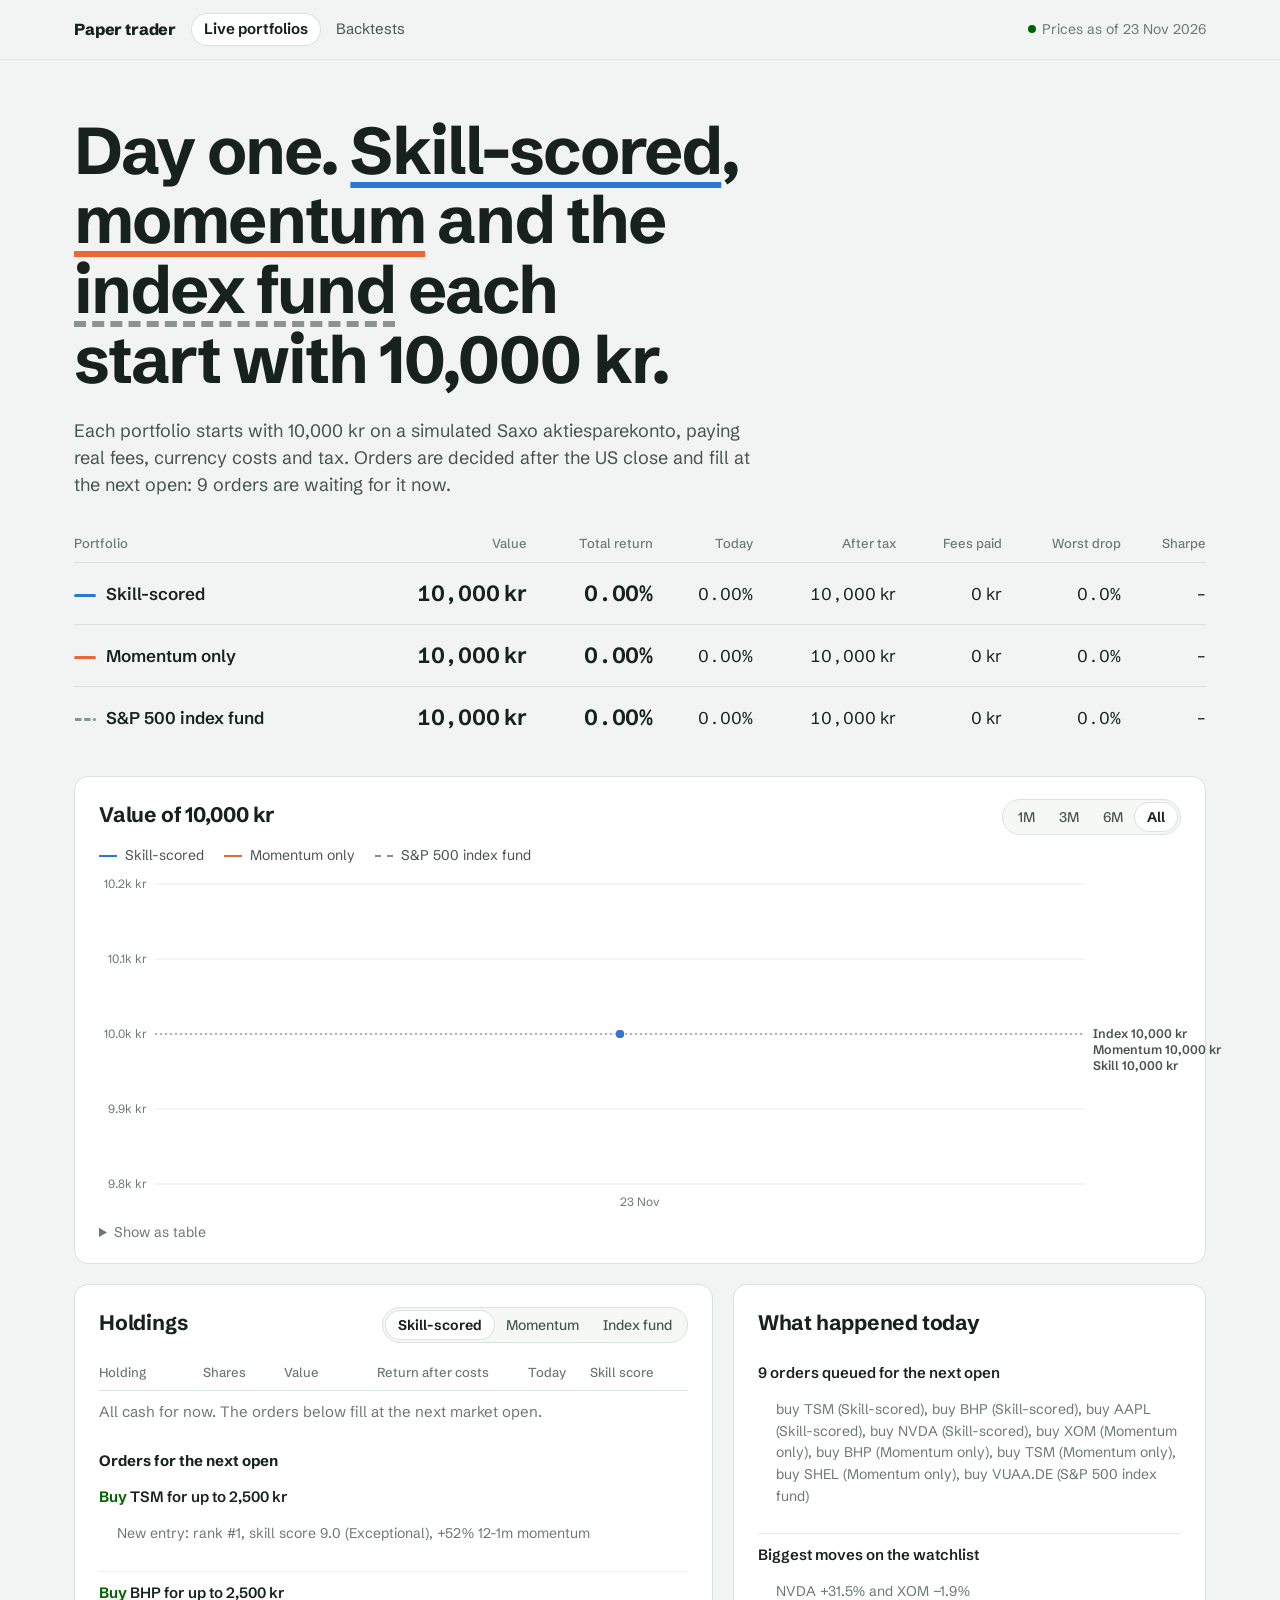
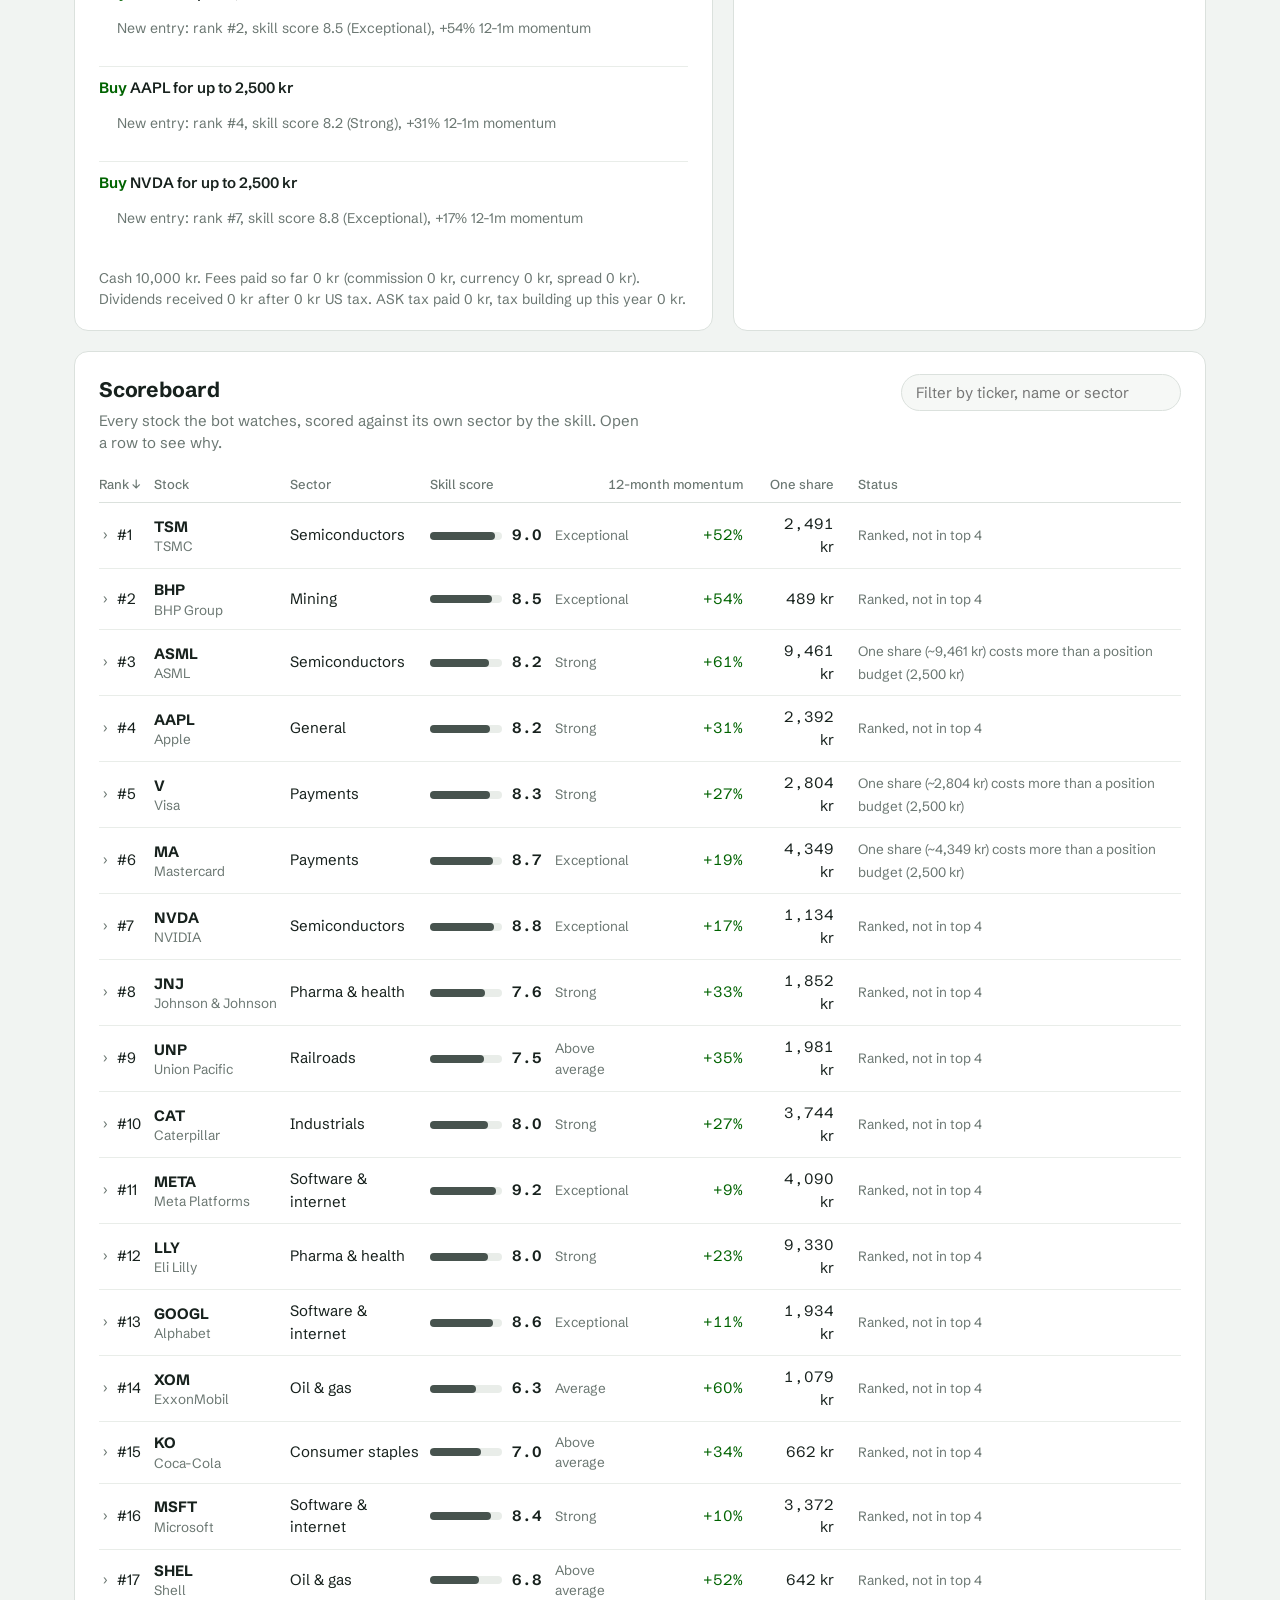
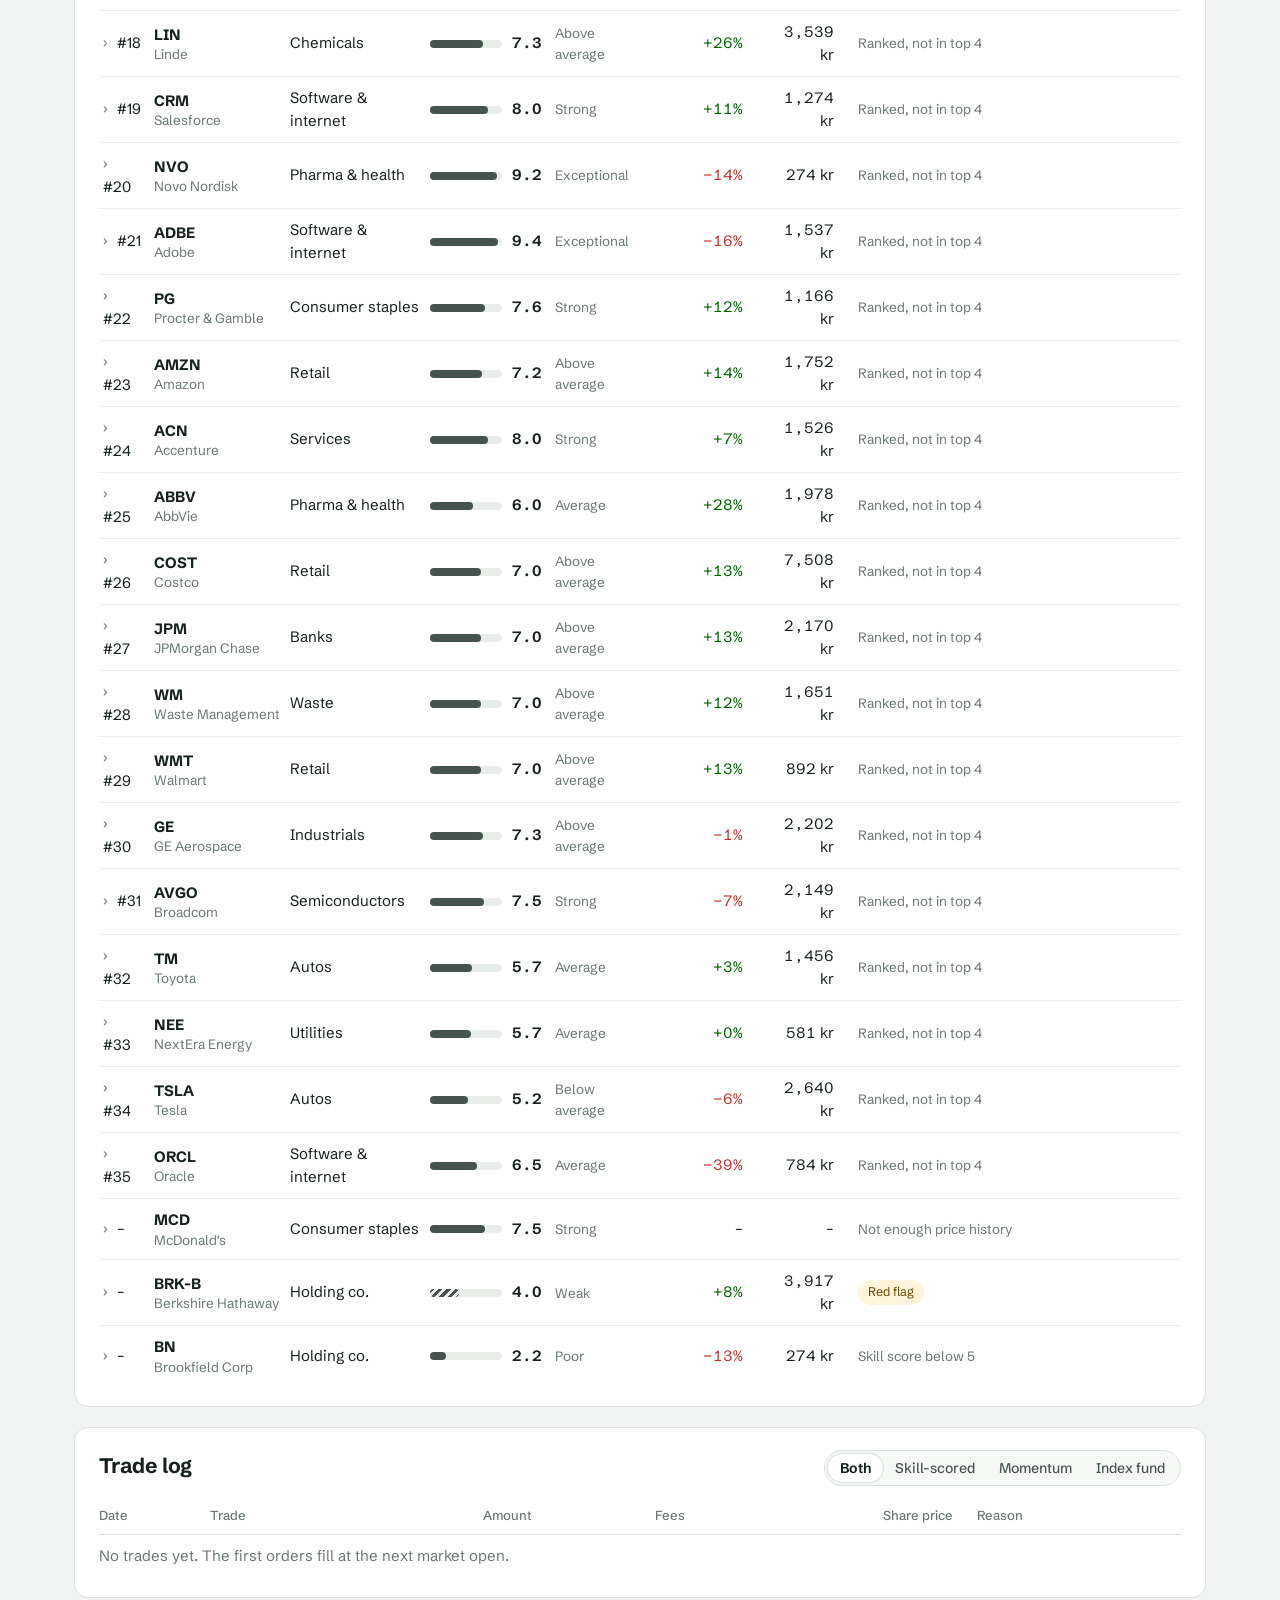
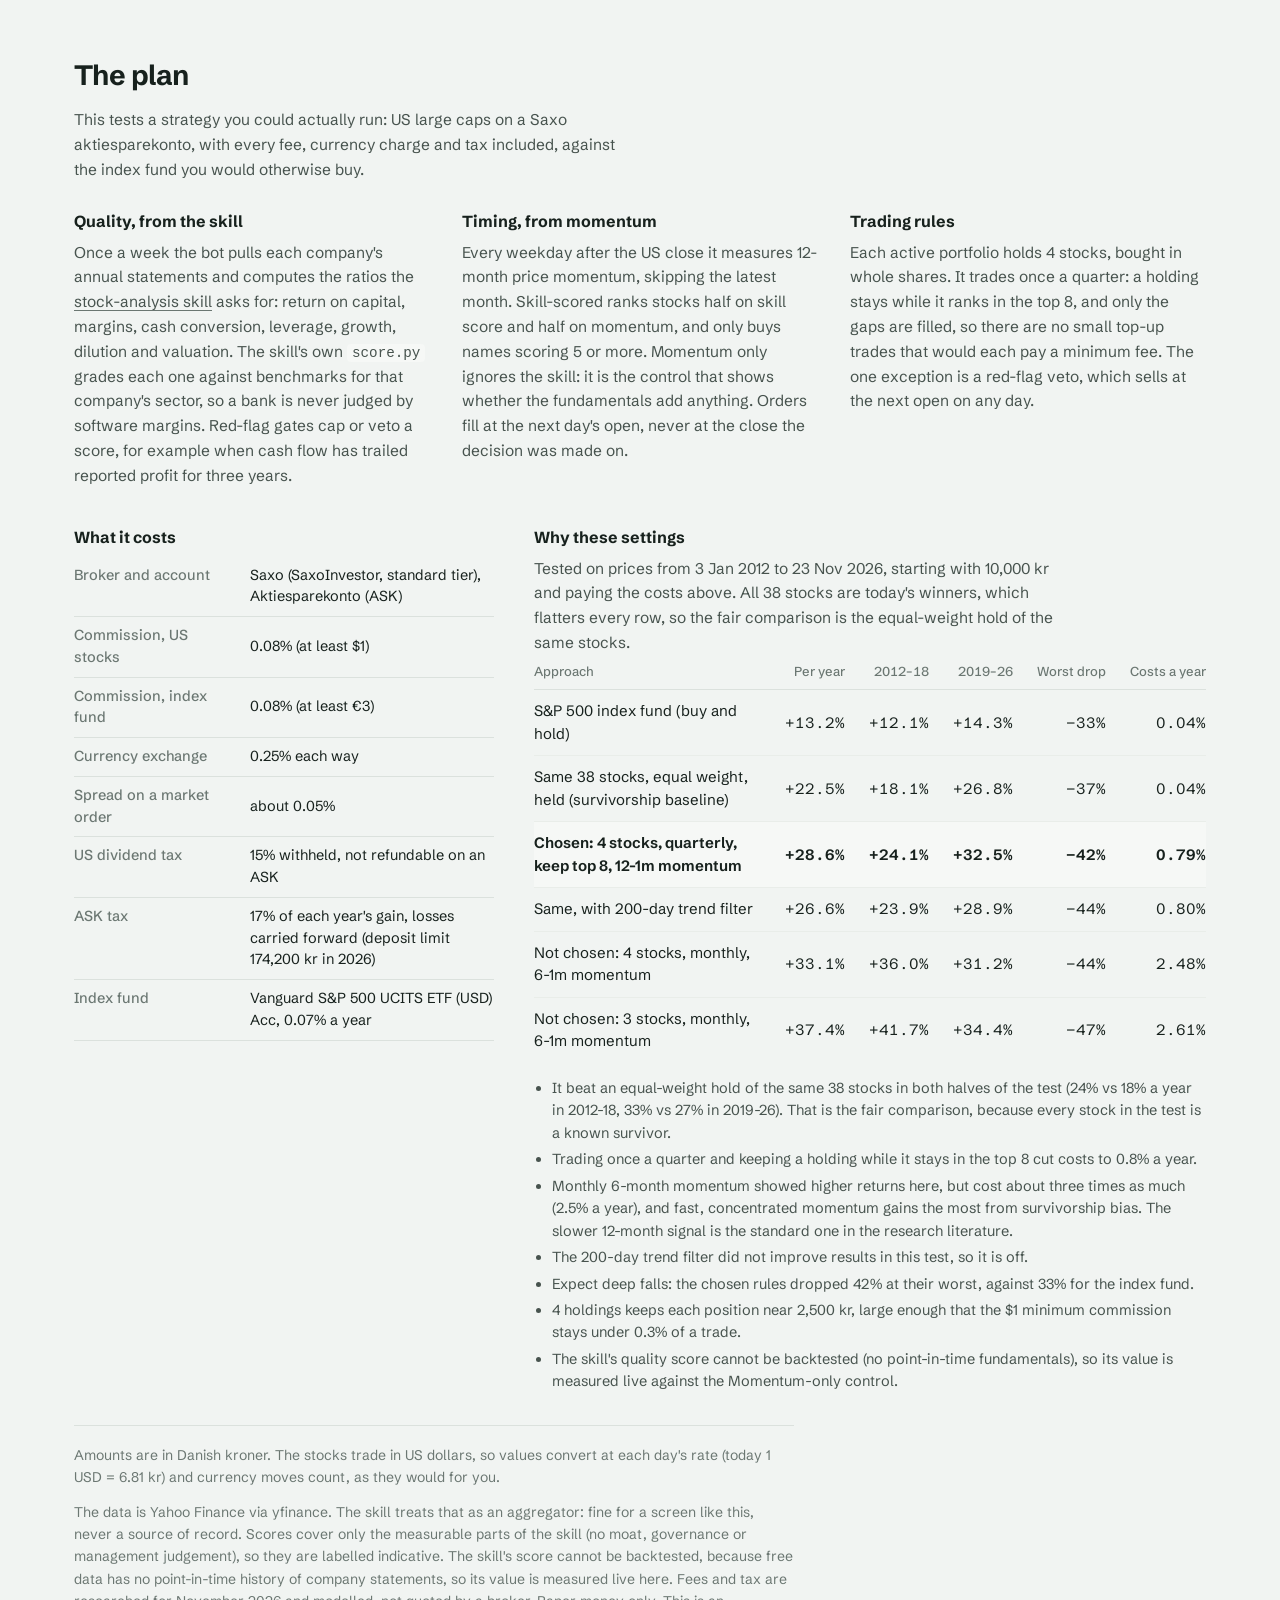
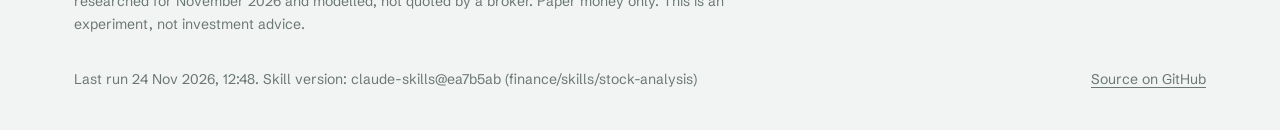
==== commit 107e76d5: "Add a Backtests tab to the website Shows the strategy-rule variants (scatter of return vs worst drop" ====
--- a/docs/index.html
+++ b/docs/index.html
@@ -17,6 +17,10 @@
 <header class="topbar">
   <div class="wrap topbar-inner">
     <span class="wordmark">Paper trader</span>
+    <nav class="tabs" aria-label="Pages">
+      <a href="./" aria-current="page">Live portfolios</a>
+      <a href="research.html">Backtests</a>
+    </nav>
     <span class="stamp" id="stamp">Loading…</span>
   </div>
 </header>
--- a/docs/style.css
+++ b/docs/style.css
@@ -259,3 +259,26 @@
 @media (max-width: 900px) { .plan-grid { grid-template-columns: 1fr; gap: 28px; } }
 #holdings .score .grade { display: none; }
 #holdings .score { min-width: 0; }
+
+/* page tabs */
+.tabs { display: flex; gap: 4px; }
+.tabs a { text-decoration: none; color: var(--ink-2); font-size: 15px; padding: 4px 12px; border-radius: 999px; }
+.tabs a:hover { background: var(--wash); }
+.tabs a[aria-current="page"] { background: var(--panel); color: var(--ink); font-weight: 650; box-shadow: 0 0 0 1px var(--rule); }
+.topbar-inner { align-items: center; }
+.topbar .stamp { margin-left: auto; }
+/* backtests page */
+.jump { display: flex; flex-wrap: wrap; gap: 8px; margin-top: 22px; }
+.jump a { font-size: 14.5px; text-decoration: none; padding: 6px 14px; border-radius: 999px; border: 1px solid var(--rule); background: var(--panel); color: var(--ink); }
+.jump a:hover { border-color: var(--ink-2); }
+.chart.scatter { height: 380px; }
+.legend span.dot::before { width: 8px; height: 8px; border: 0; border-radius: 50%; background: var(--c); opacity: .45; }
+.grid tr.chosen td { font-weight: 650; background: var(--wash); }
+.caveat-inline { color: var(--muted); font-size: 14px; margin: 14px 0 0; max-width: 80ch; }
+.filters { display: flex; gap: 10px; flex-wrap: wrap; }
+.note { border-top: 1px solid var(--rule); padding: 10px 0; }
+.note summary { cursor: pointer; font-weight: 600; }
+.note pre { white-space: pre-wrap; font: 13.5px/1.55 var(--font); color: var(--ink-2); margin: 10px 0 0; max-width: 90ch; }
+section[id] { scroll-margin-top: 16px; }
+.panel .why { margin-bottom: 16px; }
+@media (max-width: 640px) { .tabs a { padding: 4px 8px; font-size: 14px; } .topbar .stamp { display: none; } }
